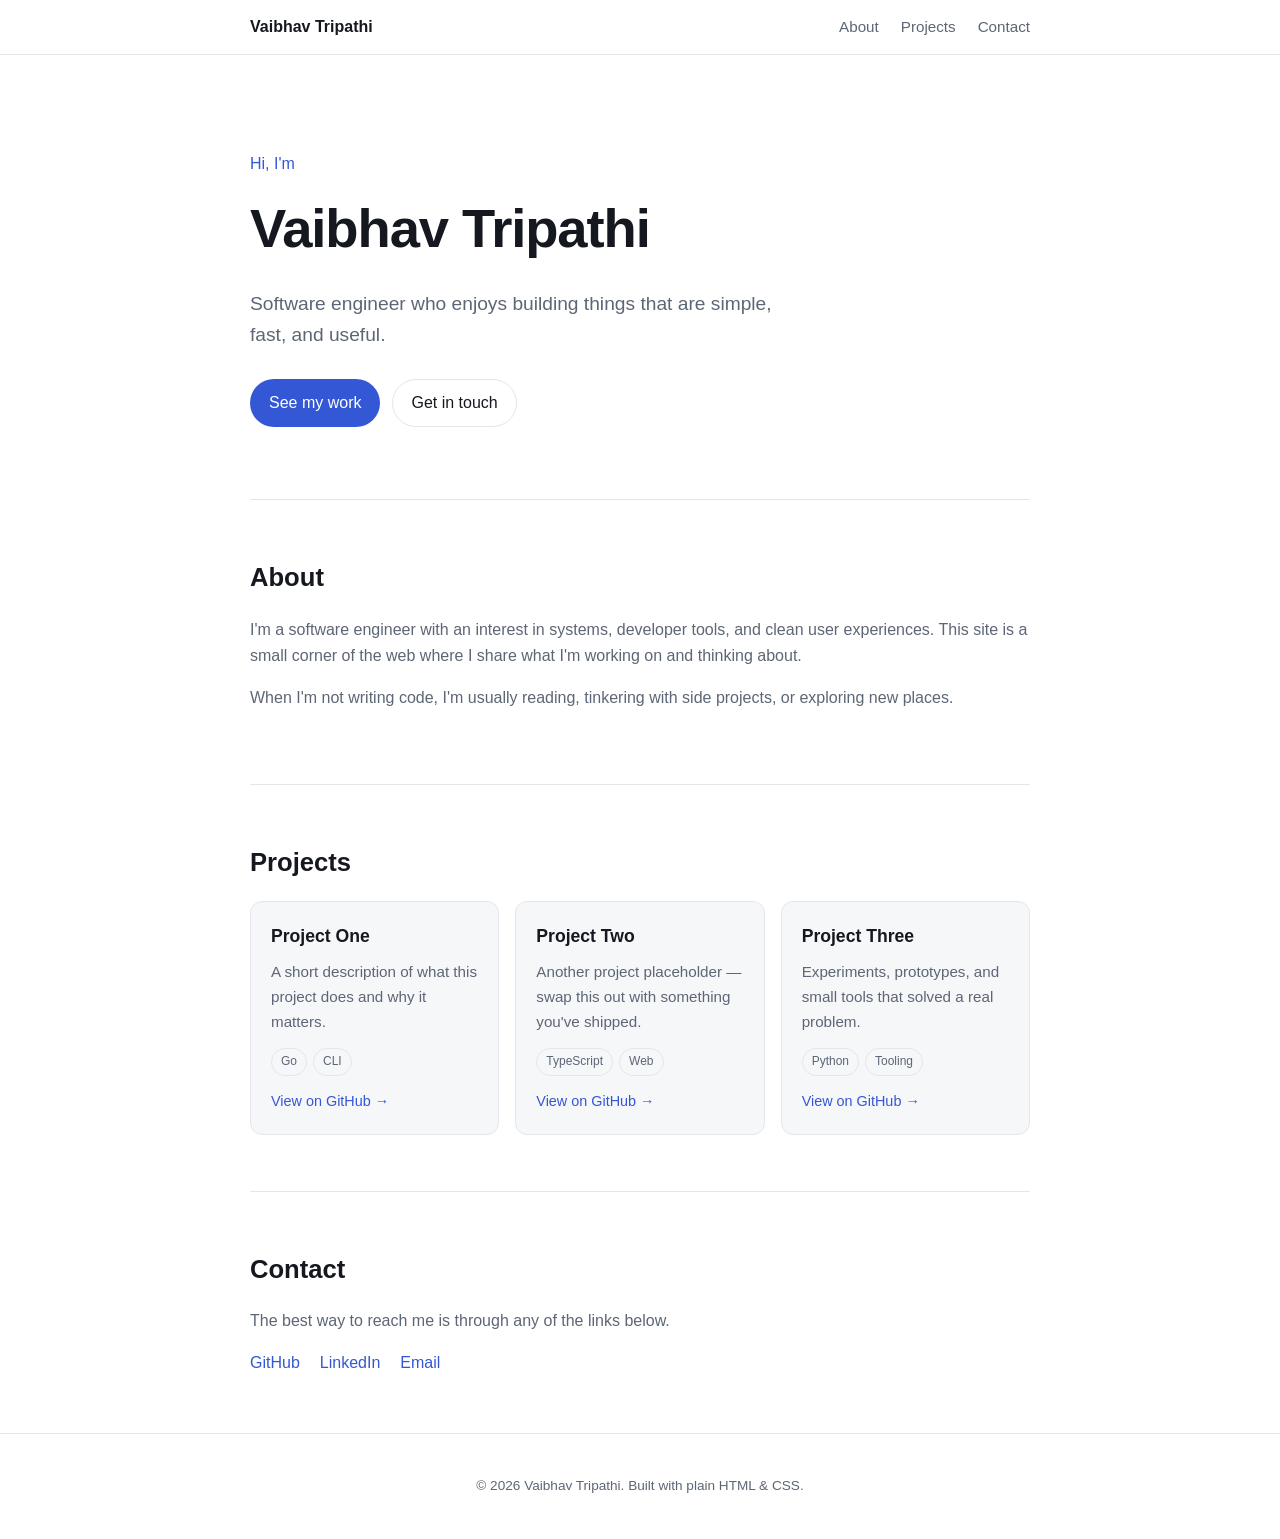
==== index.html @ be3dff80 "Initial portfolio site" ====
<!DOCTYPE html>
<html lang="en">
<head>
  <meta charset="UTF-8" />
  <meta name="viewport" content="width=device-width, initial-scale=1.0" />
  <title>Vaibhav Tripathi</title>
  <meta name="description" content="Personal website of Vaibhav Tripathi — software engineer." />
  <link rel="stylesheet" href="style.css" />
</head>
<body>
  <header class="site-header">
    <nav class="nav">
      <a href="#" class="brand">Vaibhav Tripathi</a>
      <ul class="nav-links">
        <li><a href="#about">About</a></li>
        <li><a href="#projects">Projects</a></li>
        <li><a href="#contact">Contact</a></li>
      </ul>
    </nav>
  </header>

  <main>
    <section class="hero">
      <p class="eyebrow">Hi, I'm</p>
      <h1>Vaibhav Tripathi</h1>
      <p class="tagline">
        Software engineer who enjoys building things that are simple, fast, and useful.
      </p>
      <div class="hero-actions">
        <a class="btn btn-primary" href="#projects">See my work</a>
        <a class="btn btn-ghost" href="#contact">Get in touch</a>
      </div>
    </section>

    <section id="about" class="section">
      <h2>About</h2>
      <p>
        I'm a software engineer with an interest in systems, developer tools, and
        clean user experiences. This site is a small corner of the web where I share
        what I'm working on and thinking about.
      </p>
      <p>
        When I'm not writing code, I'm usually reading, tinkering with side projects,
        or exploring new places.
      </p>
    </section>

    <section id="projects" class="section">
      <h2>Projects</h2>
      <div class="grid">
        <article class="card">
          <h3>Project One</h3>
          <p>A short description of what this project does and why it matters.</p>
          <div class="tags"><span>Go</span><span>CLI</span></div>
          <a class="card-link" href="https://github.com/vaibhavtripathi" target="_blank" rel="noopener">View on GitHub →</a>
        </article>
        <article class="card">
          <h3>Project Two</h3>
          <p>Another project placeholder — swap this out with something you've shipped.</p>
          <div class="tags"><span>TypeScript</span><span>Web</span></div>
          <a class="card-link" href="https://github.com/vaibhavtripathi" target="_blank" rel="noopener">View on GitHub →</a>
        </article>
        <article class="card">
          <h3>Project Three</h3>
          <p>Experiments, prototypes, and small tools that solved a real problem.</p>
          <div class="tags"><span>Python</span><span>Tooling</span></div>
          <a class="card-link" href="https://github.com/vaibhavtripathi" target="_blank" rel="noopener">View on GitHub →</a>
        </article>
      </div>
    </section>

    <section id="contact" class="section">
      <h2>Contact</h2>
      <p>The best way to reach me is through any of the links below.</p>
      <ul class="contact-links">
        <li><a href="https://github.com/vaibhavtripathi" target="_blank" rel="noopener">GitHub</a></li>
        <li><a href="https://www.linkedin.com/in/vaibhavtripathi" target="_blank" rel="noopener">LinkedIn</a></li>
        <li><a href="mailto:hello@example.com">Email</a></li>
      </ul>
    </section>
  </main>

  <footer class="site-footer">
    <p>&copy; <span id="year"></span> Vaibhav Tripathi. Built with plain HTML &amp; CSS.</p>
  </footer>

  <script>
    document.getElementById('year').textContent = new Date().getFullYear();
  </script>
</body>
</html>
---- style.css ----
:root {
  --bg: #0f1115;
  --surface: #171a21;
  --border: #262b36;
  --text: #e6e8ee;
  --muted: #9aa3b2;
  --accent: #7c9cff;
  --accent-hover: #9db5ff;
  --radius: 12px;
  --max-w: 820px;
}

@media (prefers-color-scheme: light) {
  :root {
    --bg: #ffffff;
    --surface: #f6f7f9;
    --border: #e3e6eb;
    --text: #15181e;
    --muted: #5d6675;
    --accent: #3457d5;
    --accent-hover: #2743ad;
  }
}

* { box-sizing: border-box; }

html { scroll-behavior: smooth; }

body {
  margin: 0;
  font-family: -apple-system, BlinkMacSystemFont, "Segoe UI", Roboto, Helvetica, Arial, sans-serif;
  background: var(--bg);
  color: var(--text);
  line-height: 1.65;
  -webkit-font-smoothing: antialiased;
}

a { color: var(--accent); text-decoration: none; }
a:hover { color: var(--accent-hover); }

/* Header */
.site-header {
  position: sticky;
  top: 0;
  backdrop-filter: blur(10px);
  background: color-mix(in srgb, var(--bg) 85%, transparent);
  border-bottom: 1px solid var(--border);
  z-index: 10;
}

.nav {
  max-width: var(--max-w);
  margin: 0 auto;
  padding: 14px 20px;
  display: flex;
  align-items: center;
  justify-content: space-between;
}

.brand { font-weight: 600; color: var(--text); }

.nav-links {
  list-style: none;
  display: flex;
  gap: 22px;
  margin: 0;
  padding: 0;
}

.nav-links a { color: var(--muted); font-size: 0.95rem; }
.nav-links a:hover { color: var(--text); }

/* Layout */
main {
  max-width: var(--max-w);
  margin: 0 auto;
  padding: 0 20px;
}

.section { padding: 56px 0; border-top: 1px solid var(--border); }
.section h2 { font-size: 1.6rem; margin: 0 0 18px; }
.section p { color: var(--muted); }

/* Hero */
.hero { padding: 96px 0 72px; }
.eyebrow { color: var(--accent); font-weight: 500; margin: 0 0 6px; }
.hero h1 { font-size: clamp(2.2rem, 6vw, 3.4rem); margin: 0 0 14px; letter-spacing: -0.02em; }
.tagline { font-size: 1.2rem; color: var(--muted); max-width: 560px; margin: 0 0 28px; }

.hero-actions { display: flex; gap: 12px; flex-wrap: wrap; }

.btn {
  display: inline-block;
  padding: 10px 18px;
  border-radius: 999px;
  font-weight: 500;
  border: 1px solid transparent;
  transition: background 0.15s, border-color 0.15s, color 0.15s;
}
.btn-primary { background: var(--accent); color: #fff; }
.btn-primary:hover { background: var(--accent-hover); color: #fff; }
.btn-ghost { border-color: var(--border); color: var(--text); }
.btn-ghost:hover { border-color: var(--accent); color: var(--accent); }

/* Projects */
.grid {
  display: grid;
  grid-template-columns: repeat(auto-fit, minmax(230px, 1fr));
  gap: 16px;
}

.card {
  background: var(--surface);
  border: 1px solid var(--border);
  border-radius: var(--radius);
  padding: 20px;
  display: flex;
  flex-direction: column;
  transition: border-color 0.15s, transform 0.15s;
}
.card:hover { border-color: var(--accent); transform: translateY(-2px); }
.card h3 { margin: 0 0 8px; font-size: 1.1rem; }
.card p { margin: 0 0 14px; font-size: 0.95rem; flex: 1; }

.tags { display: flex; gap: 6px; flex-wrap: wrap; margin-bottom: 14px; }
.tags span {
  font-size: 0.75rem;
  padding: 3px 9px;
  border-radius: 999px;
  border: 1px solid var(--border);
  color: var(--muted);
}

.card-link { font-size: 0.9rem; font-weight: 500; }

/* Contact */
.contact-links {
  list-style: none;
  padding: 0;
  margin: 0;
  display: flex;
  gap: 20px;
  flex-wrap: wrap;
}
.contact-links a { font-weight: 500; }

/* Footer */
.site-footer {
  border-top: 1px solid var(--border);
  text-align: center;
  padding: 28px 20px;
  color: var(--muted);
  font-size: 0.85rem;
}
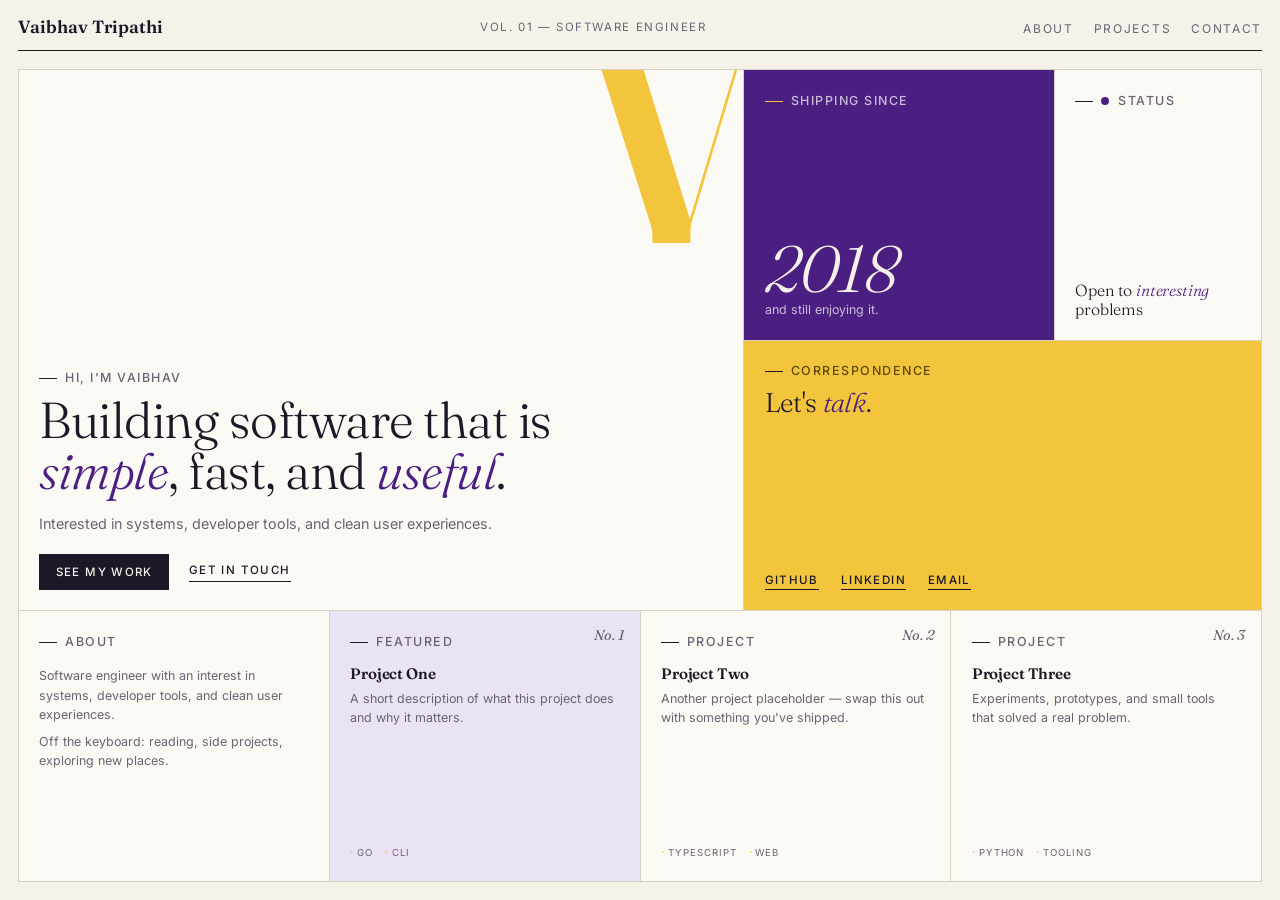
==== commit 987ba1aa: "Redesign: editorial bento layout (purple + yellow, Fraunces/Inter) Full-viewport 12x6 bento grid on " ====
--- a/index.html
+++ b/index.html
@@ -5,12 +5,17 @@
   <meta name="viewport" content="width=device-width, initial-scale=1.0" />
   <title>Vaibhav Tripathi</title>
   <meta name="description" content="Personal website of Vaibhav Tripathi — software engineer." />
+  <meta name="theme-color" content="#f6f2ea" />
+  <link rel="preconnect" href="https://fonts.googleapis.com" />
+  <link rel="preconnect" href="https://fonts.gstatic.com" crossorigin />
+  <link href="https://fonts.googleapis.com/css2?family=Fraunces:ital,opsz,wght@0,9..144,300;0,9..144,600;1,9..144,300;1,9..144,600&family=Inter:wght@400;500&display=swap" rel="stylesheet" />
   <link rel="stylesheet" href="style.css" />
 </head>
 <body>
   <header class="site-header">
     <nav class="nav">
       <a href="#" class="brand">Vaibhav Tripathi</a>
+      <span class="masthead-meta">Vol. 01 — Software Engineer</span>
       <ul class="nav-links">
         <li><a href="#about">About</a></li>
         <li><a href="#projects">Projects</a></li>
@@ -20,64 +25,71 @@
   </header>
 
   <main>
-    <section class="hero">
-      <p class="eyebrow">Hi, I'm</p>
-      <h1>Vaibhav Tripathi</h1>
-      <p class="tagline">
-        Software engineer who enjoys building things that are simple, fast, and useful.
-      </p>
-      <div class="hero-actions">
-        <a class="btn btn-primary" href="#projects">See my work</a>
-        <a class="btn btn-ghost" href="#contact">Get in touch</a>
-      </div>
-    </section>
+    <div class="bento">
+      <section class="tile t-hero">
+        <span class="big-letter" aria-hidden="true">V</span>
+        <p class="label">Hi, I'm Vaibhav</p>
+        <h1 class="serif">Building software that is <em>simple</em>, fast, and <em>useful</em>.</h1>
+        <p class="tagline">Interested in systems, developer tools, and clean user experiences.</p>
+        <div class="hero-actions">
+          <a class="btn btn-primary" href="#projects">See my work</a>
+          <a class="btn btn-text" href="#contact">Get in touch</a>
+        </div>
+      </section>
 
-    <section id="about" class="section">
-      <h2>About</h2>
-      <p>
-        I'm a software engineer with an interest in systems, developer tools, and
-        clean user experiences. This site is a small corner of the web where I share
-        what I'm working on and thinking about.
-      </p>
-      <p>
-        When I'm not writing code, I'm usually reading, tinkering with side projects,
-        or exploring new places.
-      </p>
-    </section>
+      <section class="tile t-stat">
+        <p class="label">Shipping since</p>
+        <div class="big serif">2018</div>
+        <p>and still enjoying it.</p>
+      </section>
 
-    <section id="projects" class="section">
-      <h2>Projects</h2>
-      <div class="grid">
-        <article class="card">
-          <h3>Project One</h3>
-          <p>A short description of what this project does and why it matters.</p>
-          <div class="tags"><span>Go</span><span>CLI</span></div>
-          <a class="card-link" href="https://github.com/vaibhavtripathi" target="_blank" rel="noopener">View on GitHub →</a>
-        </article>
-        <article class="card">
-          <h3>Project Two</h3>
-          <p>Another project placeholder — swap this out with something you've shipped.</p>
-          <div class="tags"><span>TypeScript</span><span>Web</span></div>
-          <a class="card-link" href="https://github.com/vaibhavtripathi" target="_blank" rel="noopener">View on GitHub →</a>
-        </article>
-        <article class="card">
-          <h3>Project Three</h3>
-          <p>Experiments, prototypes, and small tools that solved a real problem.</p>
-          <div class="tags"><span>Python</span><span>Tooling</span></div>
-          <a class="card-link" href="https://github.com/vaibhavtripathi" target="_blank" rel="noopener">View on GitHub →</a>
-        </article>
-      </div>
-    </section>
+      <section class="tile t-avail">
+        <p class="label"><span class="dot"></span>&nbsp; Status</p>
+        <h3 class="serif">Open to <i>interesting</i> problems</h3>
+      </section>
 
-    <section id="contact" class="section">
-      <h2>Contact</h2>
-      <p>The best way to reach me is through any of the links below.</p>
-      <ul class="contact-links">
-        <li><a href="https://github.com/vaibhavtripathi" target="_blank" rel="noopener">GitHub</a></li>
-        <li><a href="https://www.linkedin.com/in/vaibhavtripathi" target="_blank" rel="noopener">LinkedIn</a></li>
-        <li><a href="mailto:hello@example.com">Email</a></li>
-      </ul>
-    </section>
+      <section id="contact" class="tile t-contact">
+        <div>
+          <p class="label">Correspondence</p>
+          <h2 class="serif">Let's <i>talk</i>.</h2>
+        </div>
+        <ul class="contact-links">
+          <li><a href="https://github.com/vaibhavtripathi" target="_blank" rel="noopener">GitHub</a></li>
+          <li><a href="https://www.linkedin.com/in/vaibhavtripathi" target="_blank" rel="noopener">LinkedIn</a></li>
+          <li><a href="mailto:hello@example.com">Email</a></li>
+        </ul>
+      </section>
+
+      <section id="about" class="tile t-about">
+        <p class="label">About</p>
+        <p>Software engineer with an interest in systems, developer tools, and clean user experiences.</p>
+        <p>Off the keyboard: reading, side projects, exploring new places.</p>
+      </section>
+
+      <a id="projects" class="tile proj t-p1" href="https://github.com/vaibhavtripathi" target="_blank" rel="noopener">
+        <span class="num">No. 1</span>
+        <p class="label">Featured</p>
+        <h3 class="serif">Project One</h3>
+        <p>A short description of what this project does and why it matters.</p>
+        <div class="tags"><span>Go</span><span>CLI</span></div>
+      </a>
+
+      <a class="tile proj t-p2" href="https://github.com/vaibhavtripathi" target="_blank" rel="noopener">
+        <span class="num">No. 2</span>
+        <p class="label">Project</p>
+        <h3 class="serif">Project Two</h3>
+        <p>Another project placeholder — swap this out with something you've shipped.</p>
+        <div class="tags"><span>TypeScript</span><span>Web</span></div>
+      </a>
+
+      <a class="tile proj t-p3" href="https://github.com/vaibhavtripathi" target="_blank" rel="noopener">
+        <span class="num">No. 3</span>
+        <p class="label">Project</p>
+        <h3 class="serif">Project Three</h3>
+        <p>Experiments, prototypes, and small tools that solved a real problem.</p>
+        <div class="tags"><span>Python</span><span>Tooling</span></div>
+      </a>
+    </div>
   </main>
 
   <footer class="site-footer">
--- a/style.css
+++ b/style.css
@@ -1,154 +1,210 @@
+/* ==================================================================
+   vaibhavtripathi.github.io — "Editorial" bento theme
+   Purple + yellow on paper. Fraunces (display) + Inter (text).
+
+   Layout:
+     Desktop : 12 cols × 6 rows, fills exactly 100dvh (no scroll).
+     Tablet  : 6 cols, rows auto-size, page scrolls.
+     Phone   : 2 cols → full-width tiles.
+================================================================== */
+
 :root {
-  --bg: #0f1115;
-  --surface: #171a21;
-  --border: #262b36;
-  --text: #e6e8ee;
-  --muted: #9aa3b2;
-  --accent: #7c9cff;
-  --accent-hover: #9db5ff;
-  --radius: 12px;
-  --max-w: 820px;
-}
-
-@media (prefers-color-scheme: light) {
-  :root {
-    --bg: #ffffff;
-    --surface: #f6f7f9;
-    --border: #e3e6eb;
-    --text: #15181e;
-    --muted: #5d6675;
-    --accent: #3457d5;
-    --accent-hover: #2743ad;
-  }
-}
-
+  --bg: #f6f2ea;
+  --tile: #fbf9f4;
+  --tile-hover: #ffffff;
+  --line: #d8d0c2;
+  --text: #1d1726;
+  --muted: #6b6373;
+  --purple: #4b1f82;
+  --purple-soft: #ebe2f6;
+  --yellow: #f2c53d;
+  --yellow-ink: #5c4a05;
+  --pad: 18px;
+  --gap: 1px; /* hairline grid: tiles share 1px borders */
+}
+
+/* ---------- Reset ---------- */
 * { box-sizing: border-box; }
-
 html { scroll-behavior: smooth; }
-
+html, body { height: 100%; }
 body {
   margin: 0;
-  font-family: -apple-system, BlinkMacSystemFont, "Segoe UI", Roboto, Helvetica, Arial, sans-serif;
+  min-height: 100dvh;
+  display: flex;
+  flex-direction: column;
+  font-family: "Inter", -apple-system, BlinkMacSystemFont, "Segoe UI", system-ui, sans-serif;
   background: var(--bg);
   color: var(--text);
-  line-height: 1.65;
+  line-height: 1.5;
   -webkit-font-smoothing: antialiased;
 }
-
-a { color: var(--accent); text-decoration: none; }
-a:hover { color: var(--accent-hover); }
-
-/* Header */
+a { color: inherit; text-decoration: none; }
+ul { list-style: none; margin: 0; padding: 0; }
+h1, h2, h3, p { margin: 0; }
+
+.serif { font-family: "Fraunces", Georgia, "Times New Roman", serif; font-weight: 300; letter-spacing: -0.01em; }
+.serif i, .serif em { font-style: italic; color: var(--purple); }
+
+/* ---------- Header ---------- */
 .site-header {
-  position: sticky;
-  top: 0;
-  backdrop-filter: blur(10px);
-  background: color-mix(in srgb, var(--bg) 85%, transparent);
-  border-bottom: 1px solid var(--border);
-  z-index: 10;
-}
-
-.nav {
-  max-width: var(--max-w);
-  margin: 0 auto;
-  padding: 14px 20px;
-  display: flex;
-  align-items: center;
-  justify-content: space-between;
-}
-
-.brand { font-weight: 600; color: var(--text); }
-
-.nav-links {
-  list-style: none;
-  display: flex;
-  gap: 22px;
-  margin: 0;
-  padding: 0;
-}
-
-.nav-links a { color: var(--muted); font-size: 0.95rem; }
-.nav-links a:hover { color: var(--text); }
-
-/* Layout */
-main {
-  max-width: var(--max-w);
-  margin: 0 auto;
-  padding: 0 20px;
-}
-
-.section { padding: 56px 0; border-top: 1px solid var(--border); }
-.section h2 { font-size: 1.6rem; margin: 0 0 18px; }
-.section p { color: var(--muted); }
-
-/* Hero */
-.hero { padding: 96px 0 72px; }
-.eyebrow { color: var(--accent); font-weight: 500; margin: 0 0 6px; }
-.hero h1 { font-size: clamp(2.2rem, 6vw, 3.4rem); margin: 0 0 14px; letter-spacing: -0.02em; }
-.tagline { font-size: 1.2rem; color: var(--muted); max-width: 560px; margin: 0 0 28px; }
-
-.hero-actions { display: flex; gap: 12px; flex-wrap: wrap; }
-
-.btn {
-  display: inline-block;
-  padding: 10px 18px;
-  border-radius: 999px;
-  font-weight: 500;
-  border: 1px solid transparent;
-  transition: background 0.15s, border-color 0.15s, color 0.15s;
-}
-.btn-primary { background: var(--accent); color: #fff; }
-.btn-primary:hover { background: var(--accent-hover); color: #fff; }
-.btn-ghost { border-color: var(--border); color: var(--text); }
-.btn-ghost:hover { border-color: var(--accent); color: var(--accent); }
-
-/* Projects */
-.grid {
+  flex: 0 0 auto;
+  margin: 0 var(--pad);
+  padding: 14px 0 10px;
+  border-bottom: 1px solid var(--text);
+}
+.nav { display: flex; align-items: center; justify-content: space-between; gap: 16px; }
+.brand { font-family: "Fraunces", Georgia, serif; font-weight: 600; font-size: 1.1rem; }
+.masthead-meta { font-size: 0.72rem; letter-spacing: 0.14em; text-transform: uppercase; color: var(--muted); }
+.nav-links { display: flex; gap: 20px; }
+.nav-links a { font-size: 0.75rem; letter-spacing: 0.14em; text-transform: uppercase; color: var(--muted); }
+.nav-links a:hover { color: var(--purple); }
+
+/* ---------- Grid ---------- */
+main { flex: 1 1 auto; min-height: 0; padding: var(--pad); display: flex; }
+.bento {
+  flex: 1;
   display: grid;
-  grid-template-columns: repeat(auto-fit, minmax(230px, 1fr));
-  gap: 16px;
-}
-
-.card {
-  background: var(--surface);
-  border: 1px solid var(--border);
-  border-radius: var(--radius);
-  padding: 20px;
+  gap: var(--gap);
+  grid-template-columns: repeat(12, minmax(0, 1fr));
+  grid-template-rows: repeat(6, minmax(0, 1fr));
+  min-height: 0;
+  background: var(--line);
+  border: 1px solid var(--line);
+}
+.tile {
+  position: relative;
+  overflow: hidden;
   display: flex;
   flex-direction: column;
-  transition: border-color 0.15s, transform 0.15s;
-}
-.card:hover { border-color: var(--accent); transform: translateY(-2px); }
-.card h3 { margin: 0 0 8px; font-size: 1.1rem; }
-.card p { margin: 0 0 14px; font-size: 0.95rem; flex: 1; }
-
-.tags { display: flex; gap: 6px; flex-wrap: wrap; margin-bottom: 14px; }
-.tags span {
-  font-size: 0.75rem;
-  padding: 3px 9px;
-  border-radius: 999px;
-  border: 1px solid var(--border);
-  color: var(--muted);
-}
-
-.card-link { font-size: 0.9rem; font-weight: 500; }
-
-/* Contact */
-.contact-links {
-  list-style: none;
-  padding: 0;
-  margin: 0;
-  display: flex;
-  gap: 20px;
-  flex-wrap: wrap;
-}
-.contact-links a { font-weight: 500; }
-
-/* Footer */
-.site-footer {
-  border-top: 1px solid var(--border);
-  text-align: center;
-  padding: 28px 20px;
-  color: var(--muted);
-  font-size: 0.85rem;
-}
+  padding: clamp(14px, 1.6vw, 28px);
+  min-height: 0;
+  min-width: 0;
+  background: var(--tile);
+  transition: background 0.2s;
+}
+.tile:hover { background: var(--tile-hover); }
+.tile p { overflow: hidden; color: var(--muted); line-height: 1.55; }
+
+.label { font-size: clamp(0.62rem, 0.75vw, 0.78rem); letter-spacing: 0.12em; text-transform: uppercase; margin-bottom: 0.6em; color: var(--muted); font-weight: 500; }
+.label::before { content: ""; display: inline-block; width: 18px; height: 1px; background: var(--text); vertical-align: middle; margin-right: 8px; }
+
+/* Placement (12 × 6) */
+.t-hero    { grid-column: 1 / 8;   grid-row: 1 / 5; }
+.t-stat    { grid-column: 8 / 11;  grid-row: 1 / 3; }
+.t-avail   { grid-column: 11 / 13; grid-row: 1 / 3; }
+.t-contact { grid-column: 8 / 13;  grid-row: 3 / 5; }
+.t-about   { grid-column: 1 / 4;   grid-row: 5 / 7; }
+.t-p1      { grid-column: 4 / 7;   grid-row: 5 / 7; }
+.t-p2      { grid-column: 7 / 10;  grid-row: 5 / 7; }
+.t-p3      { grid-column: 10 / 13; grid-row: 5 / 7; }
+
+/* Fluid type: scales with both axes so tiles stay filled on wide + tall screens */
+.t-hero h1 { font-size: clamp(1.8rem, 2.4vw + 2.2vh, 5rem); line-height: 1.02; }
+.t-hero p.tagline { font-size: clamp(0.9rem, 0.6vw + 0.6vh, 1.25rem); max-width: 34em; }
+.t-stat .big { font-size: clamp(2.2rem, 3vw + 3vh, 7rem); line-height: 0.95; }
+.tile h2 { font-size: clamp(1.1rem, 1vw + 0.8vh, 1.9rem); line-height: 1.15; }
+.tile h3 { font-size: clamp(0.95rem, 0.7vw + 0.6vh, 1.35rem); line-height: 1.2; }
+.tile p { font-size: clamp(0.78rem, 0.45vw + 0.45vh, 1rem); }
+.tags { display: flex; gap: 12px; flex-wrap: wrap; }
+.tags span { font-size: clamp(0.6rem, 0.55vw, 0.75rem); }
+
+/* ---------- Hero ---------- */
+.t-hero { justify-content: flex-end; }
+.t-hero .big-letter {
+  position: absolute; right: -0.05em; top: -0.25em; z-index: 0; pointer-events: none;
+  font-family: "Fraunces", Georgia, serif; font-weight: 600; line-height: 1;
+  font-size: clamp(10rem, 18vw + 6vh, 32rem); color: var(--yellow);
+}
+.t-hero > * { position: relative; z-index: 1; }
+.t-hero h1 { margin-bottom: 0.3em; max-width: 12em; }
+.hero-actions { display: flex; gap: 20px; margin-top: 1.2em; align-items: center; flex-wrap: wrap; }
+.btn { font-size: clamp(0.72rem, 0.6vw, 0.85rem); letter-spacing: 0.12em; text-transform: uppercase; font-weight: 500; }
+.btn-primary { background: var(--text); color: var(--bg); padding: 0.8em 1.4em; }
+.btn-primary:hover { background: var(--purple); }
+.btn-text { border-bottom: 1px solid var(--text); padding-bottom: 2px; }
+.btn-text:hover { color: var(--purple); border-color: var(--purple); }
+
+/* ---------- Stat ---------- */
+.t-stat { background: var(--purple); color: var(--bg); }
+.t-stat:hover { background: var(--purple); }
+.t-stat .label, .t-stat p { color: rgba(255,255,255,0.7); }
+.t-stat .label::before { background: var(--yellow); }
+.t-stat .big { margin-top: auto; font-weight: 300; font-style: italic; }
+
+/* ---------- Status ---------- */
+.t-avail { justify-content: space-between; }
+.dot { display: inline-block; width: 8px; height: 8px; border-radius: 50%; background: var(--purple); }
+.t-avail h3 { font-weight: 300; font-size: clamp(1rem, 0.8vw + 0.6vh, 1.5rem); }
+
+/* ---------- Contact ---------- */
+.t-contact { justify-content: space-between; background: var(--yellow); }
+.t-contact:hover { background: var(--yellow); }
+.t-contact p { color: var(--yellow-ink); }
+.t-contact h2 { font-weight: 300; font-size: clamp(1.4rem, 1.4vw + 1vh, 2.6rem); }
+.contact-links { display: flex; gap: 22px; flex-wrap: wrap; }
+.contact-links a { font-size: clamp(0.72rem, 0.6vw, 0.85rem); letter-spacing: 0.12em; text-transform: uppercase; font-weight: 500; border-bottom: 1px solid var(--text); padding-bottom: 2px; }
+.contact-links a:hover { color: var(--purple); border-color: var(--purple); }
+
+/* ---------- About ---------- */
+.t-about p + p { margin-top: 0.6em; }
+.t-about p:first-of-type::first-letter {
+  font-family: "Fraunces", Georgia, serif; font-weight: 600; color: var(--purple);
+  font-size: 2.6em; float: left; line-height: 0.8; margin: 0.08em 0.12em 0 0;
+}
+
+/* ---------- Projects ---------- */
+.proj .num { position: absolute; top: 14px; right: 16px; font-family: "Fraunces", Georgia, serif; font-style: italic; color: var(--muted); font-size: clamp(0.9rem, 0.9vw, 1.2rem); }
+.proj h3 { margin: 0.4em 0 0.4em; font-weight: 600; padding-right: 30px; }
+.proj .tags { margin-top: auto; padding-top: 10px; }
+.proj .tags span { letter-spacing: 0.1em; text-transform: uppercase; color: var(--muted); }
+.proj .tags span::before { content: "· "; color: var(--yellow); font-weight: 700; }
+.proj:hover h3 { color: var(--purple); }
+.t-p1 { background: var(--purple-soft); }
+.t-p1:hover { background: var(--purple-soft); }
+
+/* ---------- Footer (only shown when the page scrolls) ---------- */
+.site-footer { display: none; color: var(--muted); font-family: "Fraunces", Georgia, serif; font-style: italic; }
+
+/* ================= Tablet ================= */
+@media (max-width: 1024px) {
+  /* Release the fixed-height chain: with a definite container height and
+     negative free space, auto rows never grow past their minimum and tiles
+     overlap. Let the page flow and scroll instead. */
+  html, body { height: auto; }
+  body { min-height: 100dvh; }
+  main { flex: none; display: block; min-height: 0; }
+  .bento {
+    grid-template-columns: repeat(6, minmax(0, 1fr));
+    grid-template-rows: none;
+    grid-auto-rows: minmax(150px, auto);
+    min-height: calc(100dvh - 72px); /* still fill the first screen */
+  }
+  .t-hero    { grid-column: 1 / 7; grid-row: auto; min-height: 44dvh; }
+  .t-stat    { grid-column: 1 / 3; grid-row: auto; }
+  .t-avail   { grid-column: 3 / 4; grid-row: auto; }
+  .t-contact { grid-column: 4 / 7; grid-row: auto; }
+  .t-about   { grid-column: 1 / 4; grid-row: auto; }
+  .t-p1      { grid-column: 4 / 7; grid-row: auto; }
+  .t-p2      { grid-column: 1 / 4; grid-row: auto; }
+  .t-p3      { grid-column: 4 / 7; grid-row: auto; }
+  .tile p { overflow: visible; }
+  .masthead-meta { display: none; }
+  .site-footer { display: block; text-align: center; padding: 0 16px 20px; font-size: 0.8rem; }
+}
+
+/* ================= Phone ================= */
+@media (max-width: 600px) {
+  .bento { grid-template-columns: repeat(2, minmax(0, 1fr)); grid-auto-rows: minmax(120px, auto); }
+  .t-hero    { grid-column: 1 / 3; min-height: 60dvh; }
+  .t-stat    { grid-column: 1 / 2; }
+  .t-avail   { grid-column: 2 / 3; }
+  .t-contact, .t-about, .t-p1, .t-p2, .t-p3 { grid-column: 1 / 3; }
+  .nav-links { display: none; }
+  /* width-only type scale: vh-based sizes get too big on tall narrow screens */
+  .t-hero h1 { font-size: clamp(1.8rem, 9vw, 2.8rem); overflow-wrap: break-word; }
+  .t-hero .big-letter { font-size: clamp(10rem, 60vw, 16rem); }
+  .t-stat .big { font-size: clamp(2.2rem, 14vw, 4rem); }
+  .tile h2 { font-size: clamp(1.1rem, 5.5vw, 1.6rem); }
+  .tile h3 { font-size: clamp(0.95rem, 4.5vw, 1.25rem); }
+  .tile p { font-size: clamp(0.8rem, 3.6vw, 0.95rem); }
+}
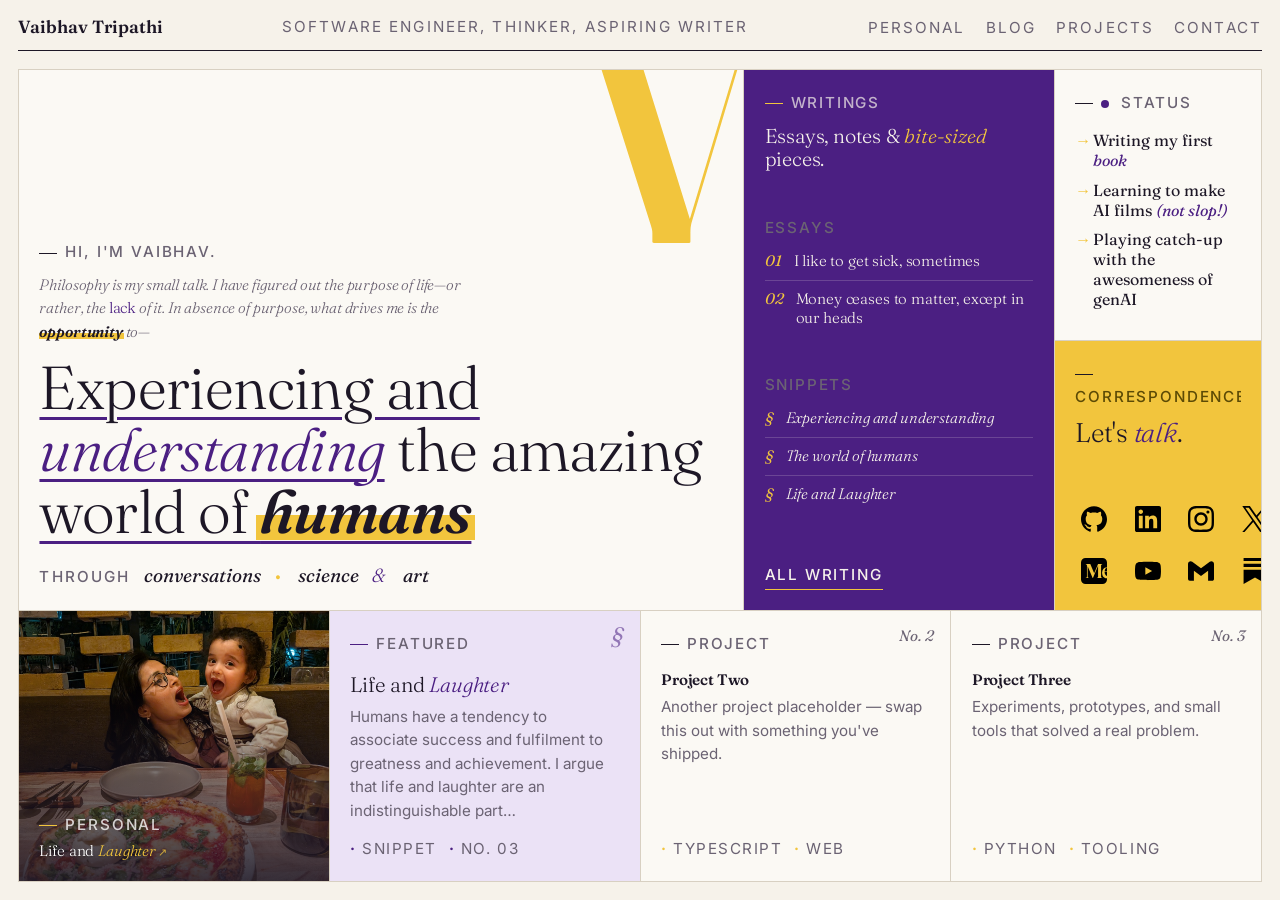
==== commit 3d1169d5: "Blog, snippets, writing tool, and homepage redesign - Hero: new personal statement with snippet-link" ====
--- a/index.html
+++ b/index.html
@@ -4,7 +4,7 @@
   <meta charset="UTF-8" />
   <meta name="viewport" content="width=device-width, initial-scale=1.0" />
   <title>Vaibhav Tripathi</title>
-  <meta name="description" content="Personal website of Vaibhav Tripathi — software engineer." />
+  <meta name="description" content="Personal website of Vaibhav Tripathi — software engineer, thinker, aspiring writer." />
   <meta name="theme-color" content="#f6f2ea" />
   <link rel="preconnect" href="https://fonts.googleapis.com" />
   <link rel="preconnect" href="https://fonts.gstatic.com" crossorigin />
@@ -15,9 +15,10 @@
   <header class="site-header">
     <nav class="nav">
       <a href="#" class="brand">Vaibhav Tripathi</a>
-      <span class="masthead-meta">Vol. 01 — Software Engineer</span>
+      <span class="masthead-meta"><a href="blog/snippets/as-a-software-engineer.html">Software engineer</a>, <a href="blog/snippets/as-a-thinker.html">thinker</a>, <a href="blog/snippets/as-an-aspiring-writer.html">aspiring writer</a></span>
       <ul class="nav-links">
-        <li><a href="#about">About</a></li>
+        <li><a href="#personal">Personal</a></li>
+        <li><a href="blog/">Blog</a></li>
         <li><a href="#projects">Projects</a></li>
         <li><a href="#contact">Contact</a></li>
       </ul>
@@ -28,24 +29,19 @@
     <div class="bento">
       <section class="tile t-hero">
         <span class="big-letter" aria-hidden="true">V</span>
-        <p class="label">Hi, I'm Vaibhav</p>
-        <h1 class="serif">Building software that is <em>simple</em>, fast, and <em>useful</em>.</h1>
-        <p class="tagline">Interested in systems, developer tools, and clean user experiences.</p>
-        <div class="hero-actions">
-          <a class="btn btn-primary" href="#projects">See my work</a>
-          <a class="btn btn-text" href="#contact">Get in touch</a>
-        </div>
-      </section>
-
-      <section class="tile t-stat">
-        <p class="label">Shipping since</p>
-        <div class="big serif">2018</div>
-        <p>and still enjoying it.</p>
+        <p class="label">Hi, I'm Vaibhav.</p>
+        <p class="hero-lead serif">Philosophy is my small talk. I have figured out the purpose of life&mdash;or rather, the <em>lack</em> of it. In absence of purpose, what drives me is the <span class="hl">opportunity</span> to&mdash;</p>
+        <h1 class="serif"><a class="hero-link" href="blog/snippets/experiencing-and-understanding.html">Experiencing and <em>understanding</em></a> the amazing <a class="hero-link" href="blog/snippets/world-of-humans.html">world of <span class="hl">humans</span></a></h1>
+        <p class="tagline hero-through"><span class="through-label">Through</span> <span>conversations</span><span>science</span><span class="amp">art</span>.</p>
       </section>
 
       <section class="tile t-avail">
         <p class="label"><span class="dot"></span>&nbsp; Status</p>
-        <h3 class="serif">Open to <i>interesting</i> problems</h3>
+        <ul class="now-list">
+          <li><a href="blog/snippets/writing-my-first-book.html">Writing my first <i>book</i></a></li>
+          <li><a href="blog/snippets/learning-to-make-ai-films.html">Learning to make AI films <i>(not slop!)</i></a></li>
+          <li><a href="blog/snippets/catching-up-with-generative-ai.html">Playing catch-up with the awesomeness of genAI</a></li>
+        </ul>
       </section>
 
       <section id="contact" class="tile t-contact">
@@ -54,27 +50,66 @@
           <h2 class="serif">Let's <i>talk</i>.</h2>
         </div>
         <ul class="contact-links">
-          <li><a href="https://github.com/vaibhavtripathi" target="_blank" rel="noopener">GitHub</a></li>
-          <li><a href="https://www.linkedin.com/in/vaibhavtripathi" target="_blank" rel="noopener">LinkedIn</a></li>
-          <li><a href="mailto:hello@example.com">Email</a></li>
+          <li><a href="https://github.com/vaibhavtripathi" target="_blank" rel="noopener" aria-label="GitHub" title="GitHub"><svg viewBox="0 0 24 24" aria-hidden="true"><path d="M12 .297c-6.63 0-12 5.373-12 12 0 5.303 3.438 9.8 8.205 11.385.6.113.82-.258.82-.577 0-.285-.01-1.04-.015-2.04-3.338.724-4.042-1.61-4.042-1.61C4.422 18.07 3.633 17.7 3.633 17.7c-1.087-.744.084-.729.084-.729 1.205.084 1.838 1.236 1.838 1.236 1.07 1.835 2.809 1.305 3.495.998.108-.776.417-1.305.76-1.605-2.665-.3-5.466-1.332-5.466-5.93 0-1.31.465-2.38 1.235-3.22-.135-.303-.54-1.523.105-3.176 0 0 1.005-.322 3.3 1.23.96-.267 1.98-.399 3-.405 1.02.006 2.04.138 3 .405 2.28-1.552 3.285-1.23 3.285-1.23.645 1.653.24 2.873.12 3.176.765.84 1.23 1.91 1.23 3.22 0 4.61-2.805 5.625-5.475 5.92.42.36.81 1.096.81 2.22 0 1.606-.015 2.896-.015 3.286 0 .315.21.69.825.57C20.565 22.092 24 17.592 24 12.297c0-6.627-5.373-12-12-12"/></svg></a></li>
+          <li><a href="https://www.linkedin.com/in/vaibhavtripathi" target="_blank" rel="noopener" aria-label="LinkedIn" title="LinkedIn"><svg viewBox="0 0 24 24" aria-hidden="true"><path d="M20.447 20.452h-3.554v-5.569c0-1.328-.027-3.037-1.852-3.037-1.853 0-2.136 1.445-2.136 2.939v5.667H9.351V9h3.414v1.561h.046c.477-.9 1.637-1.85 3.37-1.85 3.601 0 4.267 2.37 4.267 5.455v6.286zM5.337 7.433c-1.144 0-2.063-.926-2.063-2.065 0-1.138.92-2.063 2.063-2.063 1.14 0 2.064.925 2.064 2.063 0 1.139-.925 2.065-2.064 2.065zm1.782 13.019H3.555V9h3.564v11.452zM22.225 0H1.771C.792 0 0 .774 0 1.729v20.542C0 23.227.792 24 1.771 24h20.451C23.2 24 24 23.227 24 22.271V1.729C24 .774 23.2 0 22.222 0h.003z"/></svg></a></li>
+          <li><a href="https://instagram.com/vaibhavtripathi" target="_blank" rel="noopener" aria-label="Instagram" title="Instagram"><svg viewBox="0 0 24 24" aria-hidden="true"><path d="M7.0301.084c-1.2768.0602-2.1487.264-2.911.5634-.7888.3075-1.4575.72-2.1228 1.3877-.6652.6677-1.075 1.3368-1.3802 2.127-.2954.7638-.4956 1.6365-.552 2.914-.0564 1.2775-.0689 1.6882-.0626 4.947.0062 3.2586.0206 3.6671.0825 4.9473.061 1.2765.264 2.1482.5635 2.9107.308.7889.72 1.4573 1.388 2.1228.6679.6655 1.3365 1.0743 2.1285 1.38.7632.295 1.6361.4961 2.9134.552 1.2773.056 1.6884.069 4.9462.0627 3.2578-.0062 3.668-.0207 4.9478-.0814 1.28-.0607 2.147-.2652 2.9098-.5633.7889-.3086 1.4578-.72 2.1228-1.3881.665-.6682 1.0745-1.3378 1.3795-2.1284.2957-.7632.4966-1.636.552-2.9124.056-1.2809.0692-1.6898.063-4.948-.0063-3.2583-.021-3.6668-.0817-4.9465-.0607-1.2797-.264-2.1487-.5633-2.9117-.3084-.7889-.72-1.4568-1.3876-2.1228C21.2982 1.33 20.628.9208 19.8378.6165 19.074.321 18.2017.1197 16.9244.0645 15.6471.0093 15.236-.005 11.977.0014 8.718.0076 8.31.0215 7.0301.0839m.1402 21.6932c-1.17-.0509-1.8053-.2453-2.2287-.408-.5606-.216-.96-.4771-1.3819-.895-.422-.4178-.6811-.8186-.9-1.378-.1644-.4234-.3624-1.058-.4171-2.228-.0595-1.2645-.072-1.6442-.079-4.848-.007-3.2037.0053-3.583.0607-4.848.05-1.169.2456-1.805.408-2.2282.216-.5613.4762-.96.895-1.3816.4188-.4217.8184-.6814 1.3783-.9003.423-.1651 1.0575-.3614 2.227-.4171 1.2655-.06 1.6447-.072 4.848-.079 3.2033-.007 3.5835.005 4.8495.0608 1.169.0508 1.8053.2445 2.228.408.5608.216.96.4754 1.3816.895.4217.4194.6816.8176.9005 1.3787.1653.4217.3617 1.056.4169 2.2263.0602 1.2655.0739 1.645.0796 4.848.0058 3.203-.0055 3.5834-.061 4.848-.051 1.17-.245 1.8055-.408 2.2294-.216.5604-.4763.96-.8954 1.3814-.419.4215-.8181.6811-1.3783.9-.4224.1649-1.0577.3617-2.2262.4174-1.2656.0595-1.6448.072-4.8493.079-3.2045.007-3.5825-.006-4.848-.0608M16.953 5.5864A1.44 1.44 0 1 0 18.39 4.144a1.44 1.44 0 0 0-1.437 1.4424M5.8385 12.012c.0067 3.4032 2.7706 6.1557 6.173 6.1493 3.4026-.0065 6.157-2.7701 6.1506-6.1733-.0065-3.4032-2.771-6.1565-6.174-6.1498-3.403.0067-6.156 2.771-6.1496 6.1738M8 12.0077a4 4 0 1 1 4.008 3.9921A3.9996 3.9996 0 0 1 8 12.0077"/></svg></a></li>
+          <li><a href="https://x.com/vaibhavtripathi" target="_blank" rel="noopener" aria-label="X" title="X"><svg viewBox="0 0 24 24" aria-hidden="true"><path d="M14.234 10.162 22.977 0h-2.072l-7.591 8.824L7.251 0H.258l9.168 13.343L.258 24H2.33l8.016-9.318L16.749 24h6.993zm-2.837 3.299-.929-1.329L3.076 1.56h3.182l5.965 8.532.929 1.329 7.754 11.09h-3.182z"/></svg></a></li>
+          <li><a href="https://medium.com/@vaibhavtripathi" target="_blank" rel="noopener" aria-label="Medium" title="Medium"><svg viewBox="0 0 24 24" aria-hidden="true"><path d="M4.21 0A4.201 4.201 0 0 0 0 4.21v15.58A4.201 4.201 0 0 0 4.21 24h15.58A4.201 4.201 0 0 0 24 19.79v-1.093c-.137.013-.278.02-.422.02-2.577 0-4.027-2.146-4.09-4.832a7.592 7.592 0 0 1 .022-.708c.093-1.186.475-2.241 1.105-3.022a3.885 3.885 0 0 1 1.395-1.1c.468-.237 1.127-.367 1.664-.367h.023c.101 0 .202.004.303.01V4.211A4.201 4.201 0 0 0 19.79 0Zm.198 5.583h4.165l3.588 8.435 3.59-8.435h3.864v.146l-.019.004c-.705.16-1.063.397-1.063 1.254h-.003l.003 10.274c.06.676.424.885 1.063 1.03l.02.004v.145h-4.923v-.145l.019-.005c.639-.144.994-.353 1.054-1.03V7.267l-4.745 11.15h-.261L6.15 7.569v9.445c0 .857.358 1.094 1.063 1.253l.02.004v.147H4.405v-.147l.019-.004c.705-.16 1.065-.397 1.065-1.253V6.987c0-.857-.358-1.094-1.064-1.254l-.018-.004zm19.25 3.668c-1.086.023-1.733 1.323-1.813 3.124H24V9.298a1.378 1.378 0 0 0-.342-.047Zm-1.862 3.632c-.1 1.756.86 3.239 2.204 3.634v-3.634z"/></svg></a></li>
+          <li><a href="https://youtube.com/@vaibhavtripathi" target="_blank" rel="noopener" aria-label="YouTube" title="YouTube"><svg viewBox="0 0 24 24" aria-hidden="true"><path d="M23.498 6.186a3.016 3.016 0 0 0-2.122-2.136C19.505 3.545 12 3.545 12 3.545s-7.505 0-9.377.505A3.017 3.017 0 0 0 .502 6.186C0 8.07 0 12 0 12s0 3.93.502 5.814a3.016 3.016 0 0 0 2.122 2.136c1.871.505 9.376.505 9.376.505s7.505 0 9.377-.505a3.015 3.015 0 0 0 2.122-2.136C24 15.93 24 12 24 12s0-3.93-.502-5.814zM9.545 15.568V8.432L15.818 12l-6.273 3.568z"/></svg></a></li>
+          <li><a href="mailto:hello@example.com" aria-label="Gmail" title="Gmail"><svg viewBox="0 0 24 24" aria-hidden="true"><path d="M24 5.457v13.909c0 .904-.732 1.636-1.636 1.636h-3.819V11.73L12 16.64l-6.545-4.91v9.273H1.636A1.636 1.636 0 0 1 0 19.366V5.457c0-2.023 2.309-3.178 3.927-1.964L5.455 4.64 12 9.548l6.545-4.91 1.528-1.145C21.69 2.28 24 3.434 24 5.457z"/></svg></a></li>
+          <li><a href="https://vaibhavtripathi.substack.com" target="_blank" rel="noopener" aria-label="Substack" title="Substack"><svg viewBox="0 0 24 24" aria-hidden="true"><path d="M22.539 8.242H1.46V5.406h21.08v2.836zM1.46 10.812V24L12 18.11 22.54 24V10.812H1.46zM22.54 0H1.46v2.836h21.08V0z"/></svg></a></li>
         </ul>
       </section>
 
-      <section id="about" class="tile t-about">
-        <p class="label">About</p>
-        <p>Software engineer with an interest in systems, developer tools, and clean user experiences.</p>
-        <p>Off the keyboard: reading, side projects, exploring new places.</p>
+      <section id="blog" class="tile t-blog">
+        <p class="label">Writings</p>
+        <h2 class="serif blog-heading">Essays, notes &amp; <em>bite-sized</em> pieces.</h2>
+
+        <!-- writings:start -->
+        <p class="sub-label">Essays</p>
+        <ol class="blog-list blog-essays">
+          <li>
+            <a href="blog/i-like-to-get-sick-sometimes.html">
+              <span class="num">01</span>
+              <h3 class="serif">I like to get sick, sometimes</h3>
+            </a>
+          </li>
+          <li>
+            <a href="blog/money-ceases-to-matter.html">
+              <span class="num">02</span>
+              <h3 class="serif">Money ceases to matter, except in our heads</h3>
+            </a>
+          </li>
+        </ol>
+
+        <p class="sub-label">Snippets</p>
+        <ol class="blog-list blog-snippets">
+          <li><a href="blog/snippets/experiencing-and-understanding.html"><span class="num">&sect;</span><h3 class="serif">Experiencing and understanding</h3></a></li>
+          <li><a href="blog/snippets/world-of-humans.html"><span class="num">&sect;</span><h3 class="serif">The world of humans</h3></a></li>
+          <li><a href="blog/snippets/life-and-laughter.html"><span class="num">&sect;</span><h3 class="serif">Life and Laughter</h3></a></li>
+        </ol>
+        <!-- writings:end -->
+
+        <a class="btn btn-text blog-all" href="blog/">All writing</a>
       </section>
 
-      <a id="projects" class="tile proj t-p1" href="https://github.com/vaibhavtripathi" target="_blank" rel="noopener">
-        <span class="num">No. 1</span>
-        <p class="label">Featured</p>
-        <h3 class="serif">Project One</h3>
-        <p>A short description of what this project does and why it matters.</p>
-        <div class="tags"><span>Go</span><span>CLI</span></div>
+      <a id="personal" class="tile t-about t-personal" href="blog/snippets/life-and-laughter.html">
+        <img class="personal-photo" src="assets/personal.jpg" alt="My wife and daughter laughing at a restaurant table, pizza in front of them" loading="lazy" />
+        <p class="label">Personal</p>
+        <h3 class="serif personal-caption">Life and <em>Laughter</em></h3>
       </a>
 
-      <a class="tile proj t-p2" href="https://github.com/vaibhavtripathi" target="_blank" rel="noopener">
+      <!-- featured:start -->
+      <a class="tile proj t-p1 t-featured" href="blog/snippets/life-and-laughter.html">
+        <span class="num">&sect;</span>
+        <p class="label">Featured</p>
+        <h3 class="serif">Life and <em>Laughter</em></h3>
+        <p>Humans have a tendency to associate success and fulfilment to greatness and achievement. I argue that life and laughter are an indistinguishable part…</p>
+        <div class="tags"><span>Snippet</span><span>No. 03</span></div>
+      </a>
+      <!-- featured:end -->
+
+      <a id="projects" class="tile proj t-p2" href="https://github.com/vaibhavtripathi" target="_blank" rel="noopener">
         <span class="num">No. 2</span>
         <p class="label">Project</p>
         <h3 class="serif">Project Two</h3>
@@ -93,7 +128,7 @@
   </main>
 
   <footer class="site-footer">
-    <p>&copy; <span id="year"></span> Vaibhav Tripathi. Built with plain HTML &amp; CSS.</p>
+    <p>&copy; <span id="year"></span> Vaibhav Tripathi.</p>
   </footer>
 
   <script>
--- a/style.css
+++ b/style.css
@@ -6,9 +6,13 @@
      Desktop : 12 cols × 6 rows, fills exactly 100dvh (no scroll).
      Tablet  : 6 cols, rows auto-size, page scrolls.
      Phone   : 2 cols → full-width tiles.
+
+   Everything tweakable lives in :root below. Use admin.html to
+   experiment with presets / colours / fonts and export a new block.
 ================================================================== */
 
 :root {
+  /* Colours */
   --bg: #f6f2ea;
   --tile: #fbf9f4;
   --tile-hover: #ffffff;
@@ -19,8 +23,23 @@
   --purple-soft: #ebe2f6;
   --yellow: #f2c53d;
   --yellow-ink: #5c4a05;
+  --on-purple: #f6f2ea; /* text on the purple tile */
+  --on-yellow: #1d1726; /* headings + links on the yellow tile */
+
+  /* Type */
+  --font-display: "Fraunces", Georgia, "Times New Roman", serif;
+  --font-text: "Inter", -apple-system, BlinkMacSystemFont, "Segoe UI", system-ui, sans-serif;
+  --display-weight: 300;
+  --display-tracking: -0.01em;
+  --display-scale: 1; /* multiplier on heading sizes */
+  --text-scale: 1;    /* multiplier on body sizes */
+  /* Floor for all text on the site (= blog-list title size). Nothing renders smaller. */
+  --text-min: calc(clamp(0.95rem, 0.7vw + 0.6vh, 1.35rem) * var(--display-scale));
+
+  /* Layout */
   --pad: 18px;
   --gap: 1px; /* hairline grid: tiles share 1px borders */
+  --radius: 0px;
 }
 
 /* ---------- Reset ---------- */
@@ -32,17 +51,17 @@
   min-height: 100dvh;
   display: flex;
   flex-direction: column;
-  font-family: "Inter", -apple-system, BlinkMacSystemFont, "Segoe UI", system-ui, sans-serif;
+  font-family: var(--font-text);
   background: var(--bg);
   color: var(--text);
   line-height: 1.5;
   -webkit-font-smoothing: antialiased;
 }
 a { color: inherit; text-decoration: none; }
-ul { list-style: none; margin: 0; padding: 0; }
+ul, ol { list-style: none; margin: 0; padding: 0; }
 h1, h2, h3, p { margin: 0; }
 
-.serif { font-family: "Fraunces", Georgia, "Times New Roman", serif; font-weight: 300; letter-spacing: -0.01em; }
+.serif { font-family: var(--font-display); font-weight: var(--display-weight); letter-spacing: var(--display-tracking); }
 .serif i, .serif em { font-style: italic; color: var(--purple); }
 
 /* ---------- Header ---------- */
@@ -53,10 +72,12 @@
   border-bottom: 1px solid var(--text);
 }
 .nav { display: flex; align-items: center; justify-content: space-between; gap: 16px; }
-.brand { font-family: "Fraunces", Georgia, serif; font-weight: 600; font-size: 1.1rem; }
-.masthead-meta { font-size: 0.72rem; letter-spacing: 0.14em; text-transform: uppercase; color: var(--muted); }
+.brand { font-family: var(--font-display); font-weight: 600; font-size: 1.1rem; }
+.masthead-meta { font-size: var(--text-min); letter-spacing: 0.14em; text-transform: uppercase; color: var(--muted); }
+.masthead-meta a { border-bottom: 1px solid transparent; transition: color 0.2s, border-color 0.2s; }
+.masthead-meta a:hover { color: var(--purple); border-color: var(--purple); }
 .nav-links { display: flex; gap: 20px; }
-.nav-links a { font-size: 0.75rem; letter-spacing: 0.14em; text-transform: uppercase; color: var(--muted); }
+.nav-links a { font-size: var(--text-min); letter-spacing: 0.14em; text-transform: uppercase; color: var(--muted); }
 .nav-links a:hover { color: var(--purple); }
 
 /* ---------- Grid ---------- */
@@ -80,80 +101,160 @@
   min-height: 0;
   min-width: 0;
   background: var(--tile);
+  border-radius: var(--radius);
   transition: background 0.2s;
 }
 .tile:hover { background: var(--tile-hover); }
 .tile p { overflow: hidden; color: var(--muted); line-height: 1.55; }
 
-.label { font-size: clamp(0.62rem, 0.75vw, 0.78rem); letter-spacing: 0.12em; text-transform: uppercase; margin-bottom: 0.6em; color: var(--muted); font-weight: 500; }
+.label { font-size: var(--text-min); letter-spacing: 0.12em; text-transform: uppercase; margin-bottom: 0.6em; color: var(--muted); font-weight: 500; }
 .label::before { content: ""; display: inline-block; width: 18px; height: 1px; background: var(--text); vertical-align: middle; margin-right: 8px; }
 
 /* Placement (12 × 6) */
 .t-hero    { grid-column: 1 / 8;   grid-row: 1 / 5; }
-.t-stat    { grid-column: 8 / 11;  grid-row: 1 / 3; }
+.t-blog    { grid-column: 8 / 11;  grid-row: 1 / 5; }
 .t-avail   { grid-column: 11 / 13; grid-row: 1 / 3; }
-.t-contact { grid-column: 8 / 13;  grid-row: 3 / 5; }
+.t-contact { grid-column: 11 / 13; grid-row: 3 / 5; }
 .t-about   { grid-column: 1 / 4;   grid-row: 5 / 7; }
 .t-p1      { grid-column: 4 / 7;   grid-row: 5 / 7; }
 .t-p2      { grid-column: 7 / 10;  grid-row: 5 / 7; }
 .t-p3      { grid-column: 10 / 13; grid-row: 5 / 7; }
 
 /* Fluid type: scales with both axes so tiles stay filled on wide + tall screens */
-.t-hero h1 { font-size: clamp(1.8rem, 2.4vw + 2.2vh, 5rem); line-height: 1.02; }
-.t-hero p.tagline { font-size: clamp(0.9rem, 0.6vw + 0.6vh, 1.25rem); max-width: 34em; }
-.t-stat .big { font-size: clamp(2.2rem, 3vw + 3vh, 7rem); line-height: 0.95; }
-.tile h2 { font-size: clamp(1.1rem, 1vw + 0.8vh, 1.9rem); line-height: 1.15; }
-.tile h3 { font-size: clamp(0.95rem, 0.7vw + 0.6vh, 1.35rem); line-height: 1.2; }
-.tile p { font-size: clamp(0.78rem, 0.45vw + 0.45vh, 1rem); }
+.t-hero h1 { font-size: calc(clamp(1.8rem, 2.4vw + 2.2vh, 5rem) * var(--display-scale)); line-height: 1.02; }
+.t-hero p.tagline { font-size: max(var(--text-min), calc(clamp(0.9rem, 0.6vw + 0.6vh, 1.25rem) * var(--text-scale))); max-width: 34em; }
+.tile h2 { font-size: calc(clamp(1.1rem, 1vw + 0.8vh, 1.9rem) * var(--display-scale)); line-height: 1.15; }
+.tile h3 { font-size: var(--text-min); line-height: 1.2; }
+.tile p { font-size: max(var(--text-min), calc(clamp(0.78rem, 0.45vw + 0.45vh, 1rem) * var(--text-scale))); }
 .tags { display: flex; gap: 12px; flex-wrap: wrap; }
-.tags span { font-size: clamp(0.6rem, 0.55vw, 0.75rem); }
+.tags span { font-size: var(--text-min); }
 
 /* ---------- Hero ---------- */
 .t-hero { justify-content: flex-end; }
 .t-hero .big-letter {
   position: absolute; right: -0.05em; top: -0.25em; z-index: 0; pointer-events: none;
-  font-family: "Fraunces", Georgia, serif; font-weight: 600; line-height: 1;
+  font-family: var(--font-display); font-weight: 600; line-height: 1;
   font-size: clamp(10rem, 18vw + 6vh, 32rem); color: var(--yellow);
 }
 .t-hero > * { position: relative; z-index: 1; }
 .t-hero h1 { margin-bottom: 0.3em; max-width: 12em; }
-.hero-actions { display: flex; gap: 20px; margin-top: 1.2em; align-items: center; flex-wrap: wrap; }
-.btn { font-size: clamp(0.72rem, 0.6vw, 0.85rem); letter-spacing: 0.12em; text-transform: uppercase; font-weight: 500; }
-.btn-primary { background: var(--text); color: var(--bg); padding: 0.8em 1.4em; }
-.btn-primary:hover { background: var(--purple); }
+
+/* Lead-in: smaller serif, muted, sits just above the headline */
+.hero-lead {
+  font-size: max(var(--text-min), calc(clamp(0.95rem, 0.7vw + 0.7vh, 1.4rem) * var(--text-scale)));
+  font-style: italic; color: var(--muted); max-width: 30em; margin-bottom: 0.9em; line-height: 1.4;
+}
+.hero-lead em { font-style: normal; color: var(--purple); }
+
+/* Headline: largest type on the page */
+.t-hero h1 { font-size: calc(clamp(2.1rem, 2.9vw + 2.6vh, 5.8rem) * var(--display-scale)); }
+
+/* Marker highlight on the key word, drawn in on load */
+.hl {
+  font-style: italic; font-weight: 600; white-space: nowrap;
+  background-image: linear-gradient(var(--yellow), var(--yellow));
+  background-repeat: no-repeat; background-size: 0% 0.42em; background-position: 0 86%;
+  padding: 0 0.06em; margin: 0 -0.06em;
+  animation: hl-draw 0.7s cubic-bezier(0.2, 0.7, 0.2, 1) 0.4s forwards;
+}
+@keyframes hl-draw { to { background-size: 100% 0.42em; } }
+/* lighter variant inside the lead-in: keeps the lead's italic, darkens the word */
+.hero-lead .hl { font-weight: 600; color: var(--text); animation-delay: 0.15s; }
+@media (prefers-reduced-motion: reduce) { .hl { animation: none; background-size: 100% 0.42em; } }
+
+/* Headline phrases link to snippets */
+.hero-link {
+  text-decoration: underline; text-decoration-thickness: 0.045em; text-underline-offset: 0.14em;
+  text-decoration-color: var(--purple); text-decoration-skip-ink: auto;
+  transition: color 0.2s, text-decoration-color 0.2s;
+}
+.hero-link:hover { color: var(--purple); text-decoration-color: var(--yellow); }
+.hero-link:hover em { color: var(--text); }
+
+/* "Through · conversations · science · art" */
+.hero-through { display: flex; flex-wrap: wrap; align-items: baseline; gap: 0 0.9em; color: var(--text); }
+.hero-through .through-label { font-size: var(--text-min); letter-spacing: 0.14em; text-transform: uppercase; color: var(--muted); font-weight: 500; }
+.hero-through span:not(.through-label) { font-family: var(--font-display); font-style: italic; font-size: 1.25em; color: var(--text); }
+.hero-through span:not(.through-label) + span::before { content: "·"; color: var(--yellow); font-weight: 700; font-style: normal; margin-right: 0.9em; }
+.hero-through span:not(.through-label) + span.amp::before { content: "&"; font-family: var(--font-display); font-style: italic; font-weight: var(--display-weight); color: var(--purple); }
+.hero-through { gap: 0 0.9em; }
+.hero-through span.amp { margin-right: -0.9em; } /* pull the period flush against "art" */
+.btn { font-size: var(--text-min); letter-spacing: 0.12em; text-transform: uppercase; font-weight: 500; }
 .btn-text { border-bottom: 1px solid var(--text); padding-bottom: 2px; }
 .btn-text:hover { color: var(--purple); border-color: var(--purple); }
 
-/* ---------- Stat ---------- */
-.t-stat { background: var(--purple); color: var(--bg); }
-.t-stat:hover { background: var(--purple); }
-.t-stat .label, .t-stat p { color: rgba(255,255,255,0.7); }
-.t-stat .label::before { background: var(--yellow); }
-.t-stat .big { margin-top: auto; font-weight: 300; font-style: italic; }
-
 /* ---------- Status ---------- */
-.t-avail { justify-content: space-between; }
+.t-avail { justify-content: flex-start; }
 .dot { display: inline-block; width: 8px; height: 8px; border-radius: 50%; background: var(--purple); }
-.t-avail h3 { font-weight: 300; font-size: clamp(1rem, 0.8vw + 0.6vh, 1.5rem); }
+.t-avail .label { flex-shrink: 0; }
+.now-list { margin-top: 0.4em; font-family: var(--font-display); font-size: calc(clamp(1rem, 0.8vw + 0.6vh, 1.5rem) * var(--display-scale)); line-height: 1.25; color: var(--text); }
+.now-list li { position: relative; padding-left: 1.1em; }
+.now-list li + li { margin-top: 0.6em; }
+.now-list li::before { content: "\2192"; position: absolute; left: 0; color: var(--yellow); font-weight: 700; transition: transform 0.2s; }
+.now-list li:hover::before { transform: translateX(3px); }
+.now-list a { display: block; }
+.now-list a:hover { color: var(--purple); }
+.now-list i { color: var(--purple); }
+
+/* ---------- Writings (tall purple tile) ---------- */
+.t-blog { background: var(--purple); color: var(--on-purple); }
+.t-blog:hover { background: var(--purple); }
+.t-blog > * { flex-shrink: 0; } /* keep label/footer from collapsing if the tile is full */
+.t-blog .label { color: color-mix(in srgb, var(--on-purple) 70%, transparent); }
+.t-blog .label::before { background: var(--yellow); }
+.blog-heading { font-weight: var(--display-weight); margin-bottom: 0.4em; }
+.blog-heading em { color: var(--yellow); }
+.sub-label { margin-top: auto; margin-bottom: 0.2em; font-size: var(--text-min); letter-spacing: 0.12em; text-transform: uppercase; color: color-mix(in srgb, var(--on-purple) 60%, transparent); font-weight: 500; }
+.blog-list { display: flex; flex-direction: column; }
+.blog-list li { border-top: 1px solid color-mix(in srgb, var(--on-purple) 18%, transparent); }
+.blog-list li:first-child { border-top: 0; }
+.blog-list a { display: flex; align-items: baseline; gap: 12px; padding: 0.45em 0; }
+.blog-list .num { flex: 0 0 auto; font-family: var(--font-display); font-style: italic; color: var(--yellow); font-size: var(--text-min); }
+.blog-list h3 { font-weight: var(--display-weight); color: var(--on-purple); }
+.blog-list a:hover h3 { color: var(--yellow); }
+.blog-snippets h3 { font-style: italic; }
+.blog-all { align-self: flex-start; margin-top: auto; padding-top: 0.8em; color: var(--on-purple); border-color: var(--yellow); }
+.blog-all:hover { color: var(--yellow); border-color: var(--yellow); }
 
 /* ---------- Contact ---------- */
-.t-contact { justify-content: space-between; background: var(--yellow); }
+.t-contact { justify-content: space-between; background: var(--yellow); color: var(--on-yellow); }
 .t-contact:hover { background: var(--yellow); }
 .t-contact p { color: var(--yellow-ink); }
-.t-contact h2 { font-weight: 300; font-size: clamp(1.4rem, 1.4vw + 1vh, 2.6rem); }
-.contact-links { display: flex; gap: 22px; flex-wrap: wrap; }
-.contact-links a { font-size: clamp(0.72rem, 0.6vw, 0.85rem); letter-spacing: 0.12em; text-transform: uppercase; font-weight: 500; border-bottom: 1px solid var(--text); padding-bottom: 2px; }
-.contact-links a:hover { color: var(--purple); border-color: var(--purple); }
-
-/* ---------- About ---------- */
-.t-about p + p { margin-top: 0.6em; }
-.t-about p:first-of-type::first-letter {
-  font-family: "Fraunces", Georgia, serif; font-weight: 600; color: var(--purple);
-  font-size: 2.6em; float: left; line-height: 0.8; margin: 0.08em 0.12em 0 0;
-}
+.t-contact .label::before { background: var(--on-yellow); }
+.t-contact h2 { font-weight: var(--display-weight); font-size: calc(clamp(1.4rem, 1.4vw + 1vh, 2.6rem) * var(--display-scale)); }
+.contact-links { display: grid; grid-template-columns: repeat(4, max-content); gap: clamp(10px, 1.2vw, 18px) clamp(12px, 1.3vw, 22px); }
+.contact-links a { display: grid; place-items: center; width: clamp(28px, 2.2vw + 1vh, 40px); height: clamp(28px, 2.2vw + 1vh, 40px); color: #000; transition: color 0.2s, transform 0.2s; }
+.contact-links svg { width: 70%; height: 70%; fill: currentColor; }
+.contact-links a:hover { color: var(--purple); transform: translateY(-2px); }
+
+/* ---------- Personal (photo tile) ---------- */
+.t-personal { justify-content: flex-end; color: #fff; background: #1d1726; }
+.t-personal:hover { background: #1d1726; }
+.personal-photo {
+  position: absolute; inset: 0; width: 100%; height: 100%; z-index: 0;
+  object-fit: cover; object-position: 50% 46%; /* both faces in frame, pizza along the bottom */
+  transition: transform 0.6s ease;
+}
+.t-personal:hover .personal-photo { transform: scale(1.04); }
+/* bottom scrim so the caption stays legible on any crop */
+.t-personal::after {
+  content: ""; position: absolute; inset: 0; z-index: 1; pointer-events: none;
+  background: linear-gradient(to top, rgba(29, 23, 38, 0.88) 0%, rgba(29, 23, 38, 0.45) 45%, rgba(29, 23, 38, 0) 75%);
+}
+.t-personal .label, .t-personal .personal-caption { position: relative; z-index: 2; }
+.t-personal .label { color: rgba(255, 255, 255, 0.78); margin-bottom: 0.4em; }
+.t-personal .label::before { background: var(--yellow); }
+.personal-caption {
+  font-size: calc(clamp(1.1rem, 1vw + 0.9vh, 1.9rem) * var(--display-scale));
+  line-height: 1.15; text-wrap: balance;
+  text-shadow: 0 1px 2px rgba(0, 0, 0, 0.35);
+}
+.personal-caption em { color: var(--yellow); }
+.personal-caption::after { content: " \2197"; font-style: normal; font-size: 0.7em; color: var(--yellow); opacity: 0.8; }
+.t-personal:hover .personal-caption { color: var(--yellow); }
 
 /* ---------- Projects ---------- */
-.proj .num { position: absolute; top: 14px; right: 16px; font-family: "Fraunces", Georgia, serif; font-style: italic; color: var(--muted); font-size: clamp(0.9rem, 0.9vw, 1.2rem); }
+.proj .num { position: absolute; top: 14px; right: 16px; font-family: var(--font-display); font-style: italic; color: var(--muted); font-size: max(var(--text-min), clamp(0.9rem, 0.9vw, 1.2rem)); }
 .proj h3 { margin: 0.4em 0 0.4em; font-weight: 600; padding-right: 30px; }
 .proj .tags { margin-top: auto; padding-top: 10px; }
 .proj .tags span { letter-spacing: 0.1em; text-transform: uppercase; color: var(--muted); }
@@ -161,9 +262,16 @@
 .proj:hover h3 { color: var(--purple); }
 .t-p1 { background: var(--purple-soft); }
 .t-p1:hover { background: var(--purple-soft); }
+/* Featured article (generated from content/posts.json → "featured": true) */
+.t-featured .num { font-size: clamp(1.4rem, 1.6vw, 2.2rem); color: var(--purple); opacity: 0.55; top: 8px; }
+.t-featured h3 { font-weight: var(--display-weight); font-size: calc(clamp(1.15rem, 1vw + 0.9vh, 1.9rem) * var(--display-scale)); line-height: 1.12; }
+.t-featured h3 em { color: var(--purple); }
+.t-featured .label::before { background: var(--purple); }
+.t-featured:hover h3 { color: var(--purple); }
+.t-featured .tags span::before { color: var(--purple); }
 
 /* ---------- Footer (only shown when the page scrolls) ---------- */
-.site-footer { display: none; color: var(--muted); font-family: "Fraunces", Georgia, serif; font-style: italic; }
+.site-footer { display: none; color: var(--muted); font-family: var(--font-display); font-style: italic; }
 
 /* ================= Tablet ================= */
 @media (max-width: 1024px) {
@@ -180,31 +288,29 @@
     min-height: calc(100dvh - 72px); /* still fill the first screen */
   }
   .t-hero    { grid-column: 1 / 7; grid-row: auto; min-height: 44dvh; }
-  .t-stat    { grid-column: 1 / 3; grid-row: auto; }
-  .t-avail   { grid-column: 3 / 4; grid-row: auto; }
-  .t-contact { grid-column: 4 / 7; grid-row: auto; }
+  .t-avail   { grid-column: 1 / 3; grid-row: auto; }
+  .t-contact { grid-column: 3 / 7; grid-row: auto; }
+  .t-blog    { grid-column: 1 / 7; grid-row: auto; }
   .t-about   { grid-column: 1 / 4; grid-row: auto; }
   .t-p1      { grid-column: 4 / 7; grid-row: auto; }
   .t-p2      { grid-column: 1 / 4; grid-row: auto; }
   .t-p3      { grid-column: 4 / 7; grid-row: auto; }
   .tile p { overflow: visible; }
   .masthead-meta { display: none; }
-  .site-footer { display: block; text-align: center; padding: 0 16px 20px; font-size: 0.8rem; }
+  .site-footer { display: block; text-align: center; padding: 0 16px 20px; font-size: var(--text-min); }
 }
 
 /* ================= Phone ================= */
 @media (max-width: 600px) {
+  :root { --text-min: calc(clamp(0.95rem, 4.5vw, 1.25rem) * var(--display-scale)); }
   .bento { grid-template-columns: repeat(2, minmax(0, 1fr)); grid-auto-rows: minmax(120px, auto); }
   .t-hero    { grid-column: 1 / 3; min-height: 60dvh; }
-  .t-stat    { grid-column: 1 / 2; }
-  .t-avail   { grid-column: 2 / 3; }
-  .t-contact, .t-about, .t-p1, .t-p2, .t-p3 { grid-column: 1 / 3; }
+  .t-avail, .t-blog, .t-contact, .t-about, .t-p1, .t-p2, .t-p3 { grid-column: 1 / 3; }
   .nav-links { display: none; }
   /* width-only type scale: vh-based sizes get too big on tall narrow screens */
-  .t-hero h1 { font-size: clamp(1.8rem, 9vw, 2.8rem); overflow-wrap: break-word; }
+  .t-hero h1 { font-size: calc(clamp(1.8rem, 9vw, 2.8rem) * var(--display-scale)); overflow-wrap: break-word; }
   .t-hero .big-letter { font-size: clamp(10rem, 60vw, 16rem); }
-  .t-stat .big { font-size: clamp(2.2rem, 14vw, 4rem); }
-  .tile h2 { font-size: clamp(1.1rem, 5.5vw, 1.6rem); }
-  .tile h3 { font-size: clamp(0.95rem, 4.5vw, 1.25rem); }
-  .tile p { font-size: clamp(0.8rem, 3.6vw, 0.95rem); }
-}
+  .tile h2 { font-size: calc(clamp(1.1rem, 5.5vw, 1.6rem) * var(--display-scale)); }
+  .tile h3 { font-size: var(--text-min); }
+  .tile p { font-size: max(var(--text-min), calc(clamp(0.8rem, 3.6vw, 0.95rem) * var(--text-scale))); }
+}
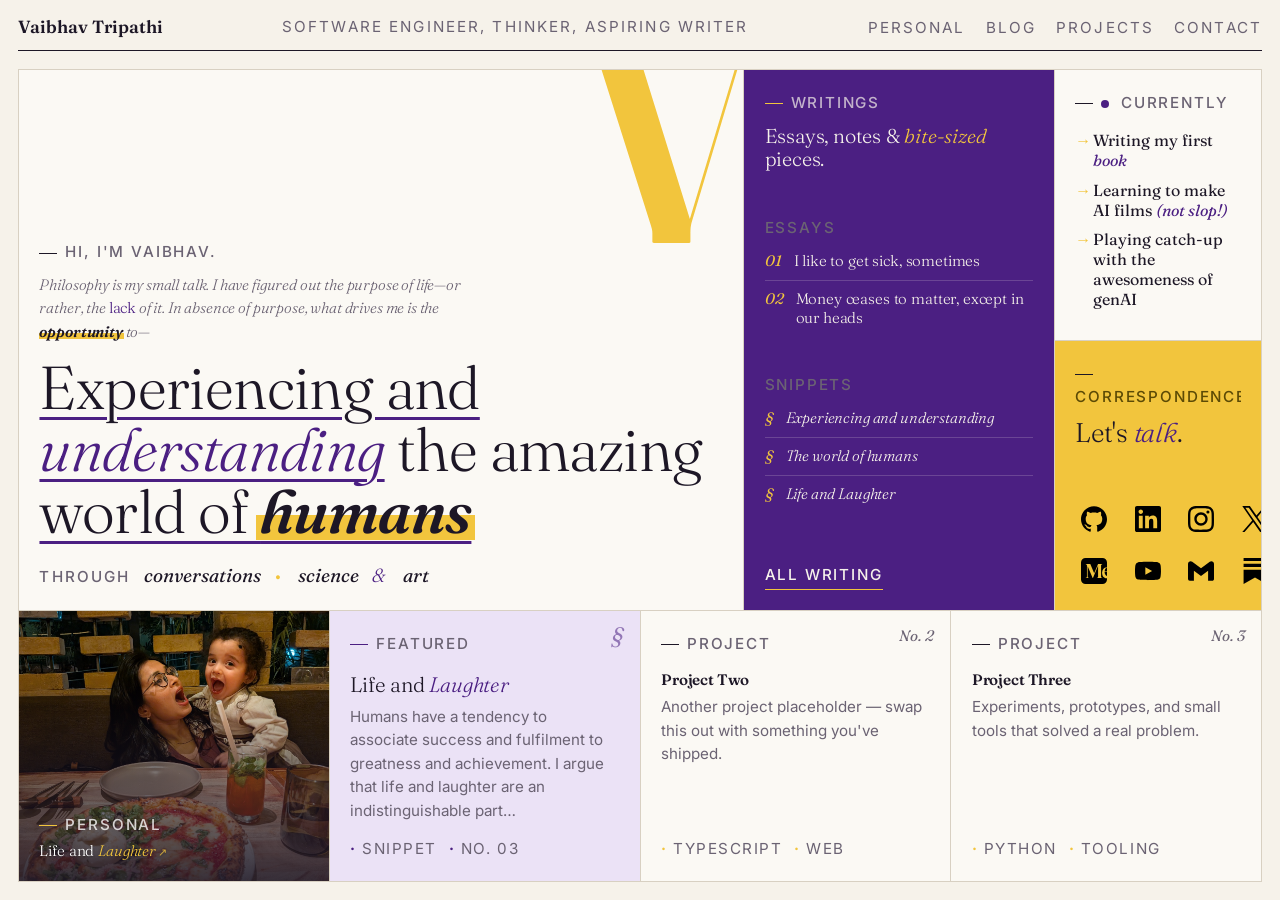
==== commit cfaee355: "Mobile spacing: roomier tiles, content-sized hero, smaller V; rename Status tile to Currently" ====
--- a/index.html
+++ b/index.html
@@ -36,7 +36,7 @@
       </section>
 
       <section class="tile t-avail">
-        <p class="label"><span class="dot"></span>&nbsp; Status</p>
+        <p class="label"><span class="dot"></span>&nbsp; Currently</p>
         <ul class="now-list">
           <li><a href="blog/snippets/writing-my-first-book.html">Writing my first <i>book</i></a></li>
           <li><a href="blog/snippets/learning-to-make-ai-films.html">Learning to make AI films <i>(not slop!)</i></a></li>
--- a/style.css
+++ b/style.css
@@ -296,7 +296,18 @@
   .t-p2      { grid-column: 1 / 4; grid-row: auto; }
   .t-p3      { grid-column: 4 / 7; grid-row: auto; }
   .tile p { overflow: visible; }
+  .tile { padding: 24px 22px; }
   .masthead-meta { display: none; }
+  /* auto-margins only space things out in the fixed-height desktop grid */
+  .sub-label { margin-top: 1.4em; }
+  .blog-heading { margin-bottom: 0.2em; }
+  .blog-all { margin-top: 1.4em; }
+  .contact-links { margin-top: 1.4em; }
+  .now-list { margin-top: 0.8em; }
+  .now-list li + li { margin-top: 0.8em; }
+  .t-personal { min-height: 300px; }
+  .t-featured p, .proj p { margin-top: 0.4em; }
+  .proj .tags { padding-top: 18px; }
   .site-footer { display: block; text-align: center; padding: 0 16px 20px; font-size: var(--text-min); }
 }
 
@@ -304,12 +315,24 @@
 @media (max-width: 600px) {
   :root { --text-min: calc(clamp(0.95rem, 4.5vw, 1.25rem) * var(--display-scale)); }
   .bento { grid-template-columns: repeat(2, minmax(0, 1fr)); grid-auto-rows: minmax(120px, auto); }
-  .t-hero    { grid-column: 1 / 3; min-height: 60dvh; }
+  .t-hero    { grid-column: 1 / 3; min-height: 0; padding-top: 6.5rem; padding-bottom: 2.2rem; }
+  .tile { padding: 28px 22px; }
+  .site-header { padding: 16px 0 12px; }
+  main { padding: 14px; }
+  .label { margin-bottom: 0.9em; }
+  .hero-lead { margin-bottom: 1.2em; }
+  .t-hero h1 { margin-bottom: 0.45em; }
+  .hero-through { margin-top: 0.4em; row-gap: 0.3em; }
+  .blog-list a { padding: 0.6em 0; }
+  .contact-links { gap: 16px 20px; }
+  .contact-links a { width: 40px; height: 40px; }
+  .t-personal { min-height: 340px; }
+  .site-footer { padding: 8px 16px 28px; }
   .t-avail, .t-blog, .t-contact, .t-about, .t-p1, .t-p2, .t-p3 { grid-column: 1 / 3; }
   .nav-links { display: none; }
   /* width-only type scale: vh-based sizes get too big on tall narrow screens */
   .t-hero h1 { font-size: calc(clamp(1.8rem, 9vw, 2.8rem) * var(--display-scale)); overflow-wrap: break-word; }
-  .t-hero .big-letter { font-size: clamp(10rem, 60vw, 16rem); }
+  .t-hero .big-letter { font-size: clamp(6rem, 34vw, 10rem); top: -0.22em; }
   .tile h2 { font-size: calc(clamp(1.1rem, 5.5vw, 1.6rem) * var(--display-scale)); }
   .tile h3 { font-size: var(--text-min); }
   .tile p { font-size: max(var(--text-min), calc(clamp(0.8rem, 3.6vw, 0.95rem) * var(--text-scale))); }
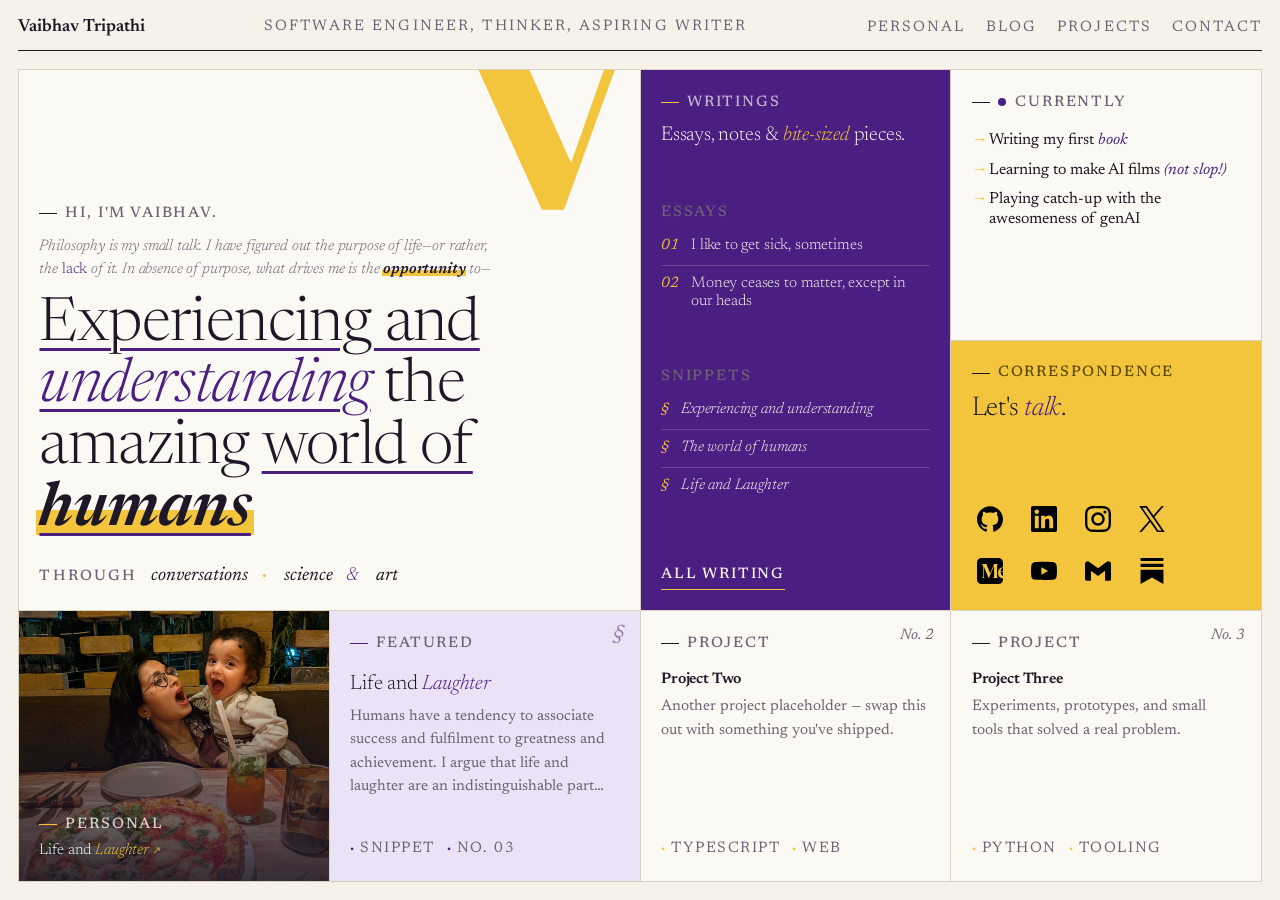
==== commit 77c459cc: "Typography: Newsreader for display and text site-wide (replaces Fraunces + Inter)" ====
--- a/index.html
+++ b/index.html
@@ -8,7 +8,7 @@
   <meta name="theme-color" content="#f6f2ea" />
   <link rel="preconnect" href="https://fonts.googleapis.com" />
   <link rel="preconnect" href="https://fonts.gstatic.com" crossorigin />
-  <link href="https://fonts.googleapis.com/css2?family=Fraunces:ital,opsz,wght@0,9..144,300;0,9..144,600;1,9..144,300;1,9..144,600&family=Inter:wght@400;500&display=swap" rel="stylesheet" />
+  <link href="https://fonts.googleapis.com/css2?family=Newsreader:ital,opsz,wght@0,6..72,300..700;1,6..72,300..700&display=swap" rel="stylesheet" />
   <link rel="stylesheet" href="style.css" />
 </head>
 <body>
--- a/style.css
+++ b/style.css
@@ -1,6 +1,6 @@
 /* ==================================================================
    vaibhavtripathi.github.io — "Editorial" bento theme
-   Purple + yellow on paper. Fraunces (display) + Inter (text).
+   Purple + yellow on paper. Newsreader for both display and text.
 
    Layout:
      Desktop : 12 cols × 6 rows, fills exactly 100dvh (no scroll).
@@ -27,8 +27,8 @@
   --on-yellow: #1d1726; /* headings + links on the yellow tile */
 
   /* Type */
-  --font-display: "Fraunces", Georgia, "Times New Roman", serif;
-  --font-text: "Inter", -apple-system, BlinkMacSystemFont, "Segoe UI", system-ui, sans-serif;
+  --font-display: "Newsreader", Georgia, "Times New Roman", serif;
+  --font-text: "Newsreader", Georgia, "Times New Roman", serif;
   --display-weight: 300;
   --display-tracking: -0.01em;
   --display-scale: 1; /* multiplier on heading sizes */
@@ -106,15 +106,16 @@
 }
 .tile:hover { background: var(--tile-hover); }
 .tile p { overflow: hidden; color: var(--muted); line-height: 1.55; }
+.proj p:not(.label) { display: -webkit-box; -webkit-line-clamp: 4; -webkit-box-orient: vertical; }
 
 .label { font-size: var(--text-min); letter-spacing: 0.12em; text-transform: uppercase; margin-bottom: 0.6em; color: var(--muted); font-weight: 500; }
 .label::before { content: ""; display: inline-block; width: 18px; height: 1px; background: var(--text); vertical-align: middle; margin-right: 8px; }
 
 /* Placement (12 × 6) */
-.t-hero    { grid-column: 1 / 8;   grid-row: 1 / 5; }
-.t-blog    { grid-column: 8 / 11;  grid-row: 1 / 5; }
-.t-avail   { grid-column: 11 / 13; grid-row: 1 / 3; }
-.t-contact { grid-column: 11 / 13; grid-row: 3 / 5; }
+.t-hero    { grid-column: 1 / 7;   grid-row: 1 / 5; }
+.t-blog    { grid-column: 7 / 10;  grid-row: 1 / 5; }
+.t-avail   { grid-column: 10 / 13; grid-row: 1 / 3; }
+.t-contact { grid-column: 10 / 13; grid-row: 3 / 5; }
 .t-about   { grid-column: 1 / 4;   grid-row: 5 / 7; }
 .t-p1      { grid-column: 4 / 7;   grid-row: 5 / 7; }
 .t-p2      { grid-column: 7 / 10;  grid-row: 5 / 7; }
@@ -296,6 +297,7 @@
   .t-p2      { grid-column: 1 / 4; grid-row: auto; }
   .t-p3      { grid-column: 4 / 7; grid-row: auto; }
   .tile p { overflow: visible; }
+  .proj p:not(.label) { display: block; -webkit-line-clamp: none; }
   .tile { padding: 24px 22px; }
   .masthead-meta { display: none; }
   /* auto-margins only space things out in the fixed-height desktop grid */
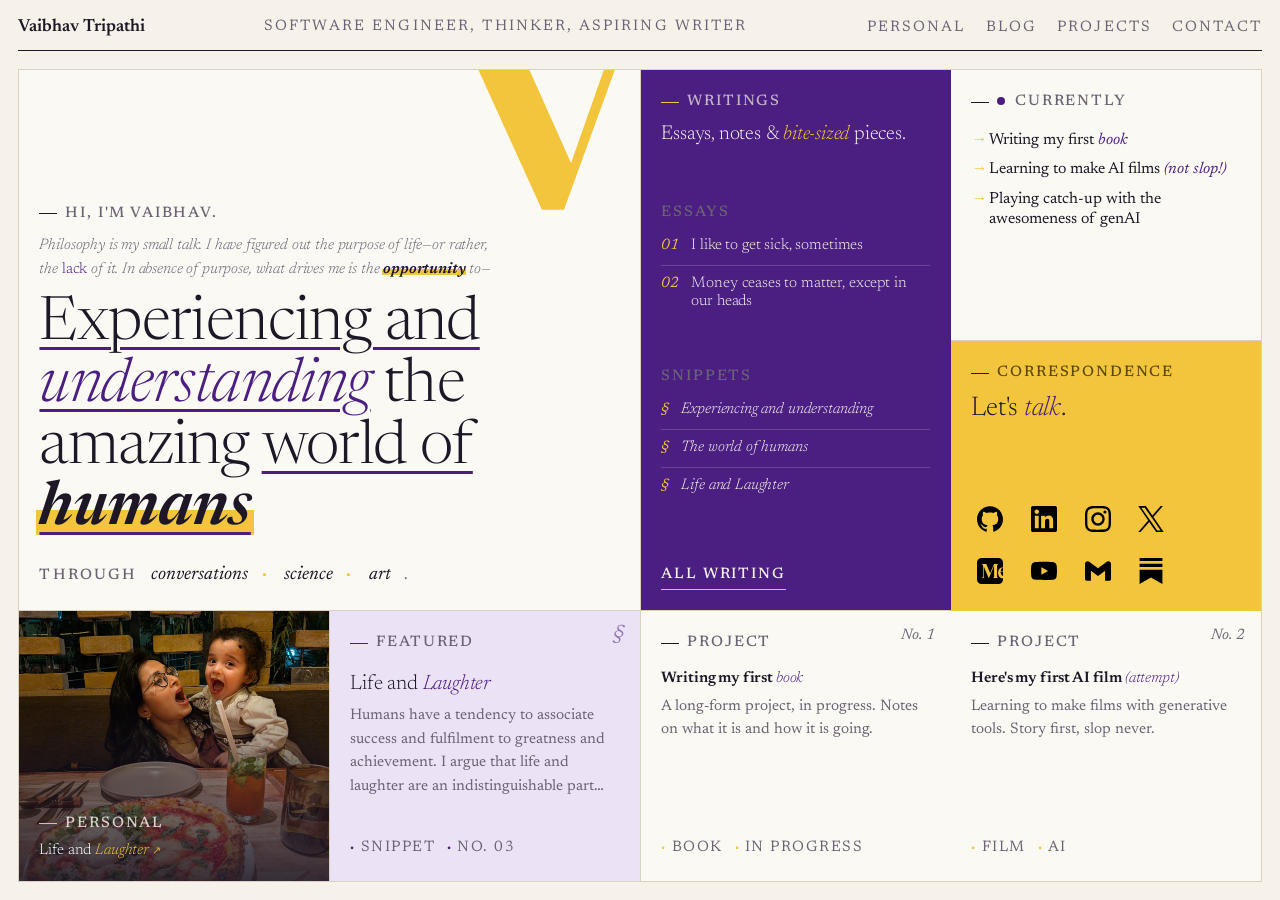
==== commit ca8e864e: "Project tiles: Writing my first book, Here's my first AI film (attempt) + new snippet" ====
--- a/index.html
+++ b/index.html
@@ -32,7 +32,8 @@
         <p class="label">Hi, I'm Vaibhav.</p>
         <p class="hero-lead serif">Philosophy is my small talk. I have figured out the purpose of life&mdash;or rather, the <em>lack</em> of it. In absence of purpose, what drives me is the <span class="hl">opportunity</span> to&mdash;</p>
         <h1 class="serif"><a class="hero-link" href="blog/snippets/experiencing-and-understanding.html">Experiencing and <em>understanding</em></a> the amazing <a class="hero-link" href="blog/snippets/world-of-humans.html">world of <span class="hl">humans</span></a></h1>
-        <p class="tagline hero-through"><span class="through-label">Through</span> <span>conversations</span><span>science</span><span class="amp">art</span>.</p>
+        <p class="tagline hero-through"><span class="through-label">Through</span>
+          <span>conversations</span><span>science</span><span>art</span>.</p>
       </section>
 
       <section class="tile t-avail">
@@ -109,20 +110,20 @@
       </a>
       <!-- featured:end -->
 
-      <a id="projects" class="tile proj t-p2" href="https://github.com/vaibhavtripathi" target="_blank" rel="noopener">
+      <a id="projects" class="tile proj t-p2" href="blog/snippets/writing-my-first-book.html">
+        <span class="num">No. 1</span>
+        <p class="label">Project</p>
+        <h3 class="serif">Writing my first <em>book</em></h3>
+        <p>A long-form project, in progress. Notes on what it is and how it is going.</p>
+        <div class="tags"><span>Book</span><span>In progress</span></div>
+      </a>
+
+      <a class="tile proj t-p3" href="blog/snippets/my-first-ai-film.html">
         <span class="num">No. 2</span>
         <p class="label">Project</p>
-        <h3 class="serif">Project Two</h3>
-        <p>Another project placeholder — swap this out with something you've shipped.</p>
-        <div class="tags"><span>TypeScript</span><span>Web</span></div>
-      </a>
-
-      <a class="tile proj t-p3" href="https://github.com/vaibhavtripathi" target="_blank" rel="noopener">
-        <span class="num">No. 3</span>
-        <p class="label">Project</p>
-        <h3 class="serif">Project Three</h3>
-        <p>Experiments, prototypes, and small tools that solved a real problem.</p>
-        <div class="tags"><span>Python</span><span>Tooling</span></div>
+        <h3 class="serif">Here's my first AI film <em>(attempt)</em></h3>
+        <p>Learning to make films with generative tools. Story first, slop never.</p>
+        <div class="tags"><span>Film</span><span>AI</span></div>
       </a>
     </div>
   </main>
--- a/style.css
+++ b/style.css
@@ -105,6 +105,33 @@
   transition: background 0.2s;
 }
 .tile:hover { background: var(--tile-hover); }
+
+/* 3D pop-out on hover: tile lifts toward the viewer, siblings stay put.
+   Hover-capable pointers only (touch would leave a tile stuck "up"). */
+@media (hover: hover) and (prefers-reduced-motion: no-preference) {
+  .bento { perspective: 1400px; }
+  /* desktop fits one screen; don't let a lifted edge tile spawn a scrollbar */
+  @media (min-width: 1025px) { body { overflow: hidden; } }
+  .tile {
+    transform: translateZ(0);
+    transform-origin: center;
+    transition: background 0.2s, transform 0.38s cubic-bezier(0.2, 0.8, 0.2, 1), box-shadow 0.38s cubic-bezier(0.2, 0.8, 0.2, 1);
+    will-change: transform;
+  }
+  .tile:hover {
+    z-index: 5;
+    transform: translateZ(28px) translateY(-3px);
+    box-shadow:
+      0 1px 0 var(--line),
+      0 12px 24px -10px rgba(29, 23, 38, 0.28),
+      0 28px 48px -16px rgba(75, 31, 130, 0.22);
+  }
+  /* hairline grid shows through the gap; give the lifted tile a crisp edge */
+  .tile:hover::before {
+    content: ""; position: absolute; inset: -1px; z-index: -1; pointer-events: none;
+    border: 1px solid color-mix(in srgb, var(--text) 18%, transparent);
+  }
+}
 .tile p { overflow: hidden; color: var(--muted); line-height: 1.55; }
 .proj p:not(.label) { display: -webkit-box; -webkit-line-clamp: 4; -webkit-box-orient: vertical; }
 
@@ -257,6 +284,7 @@
 /* ---------- Projects ---------- */
 .proj .num { position: absolute; top: 14px; right: 16px; font-family: var(--font-display); font-style: italic; color: var(--muted); font-size: max(var(--text-min), clamp(0.9rem, 0.9vw, 1.2rem)); }
 .proj h3 { margin: 0.4em 0 0.4em; font-weight: 600; padding-right: 30px; }
+.proj h3 em { font-weight: var(--display-weight); }
 .proj .tags { margin-top: auto; padding-top: 10px; }
 .proj .tags span { letter-spacing: 0.1em; text-transform: uppercase; color: var(--muted); }
 .proj .tags span::before { content: "· "; color: var(--yellow); font-weight: 700; }
